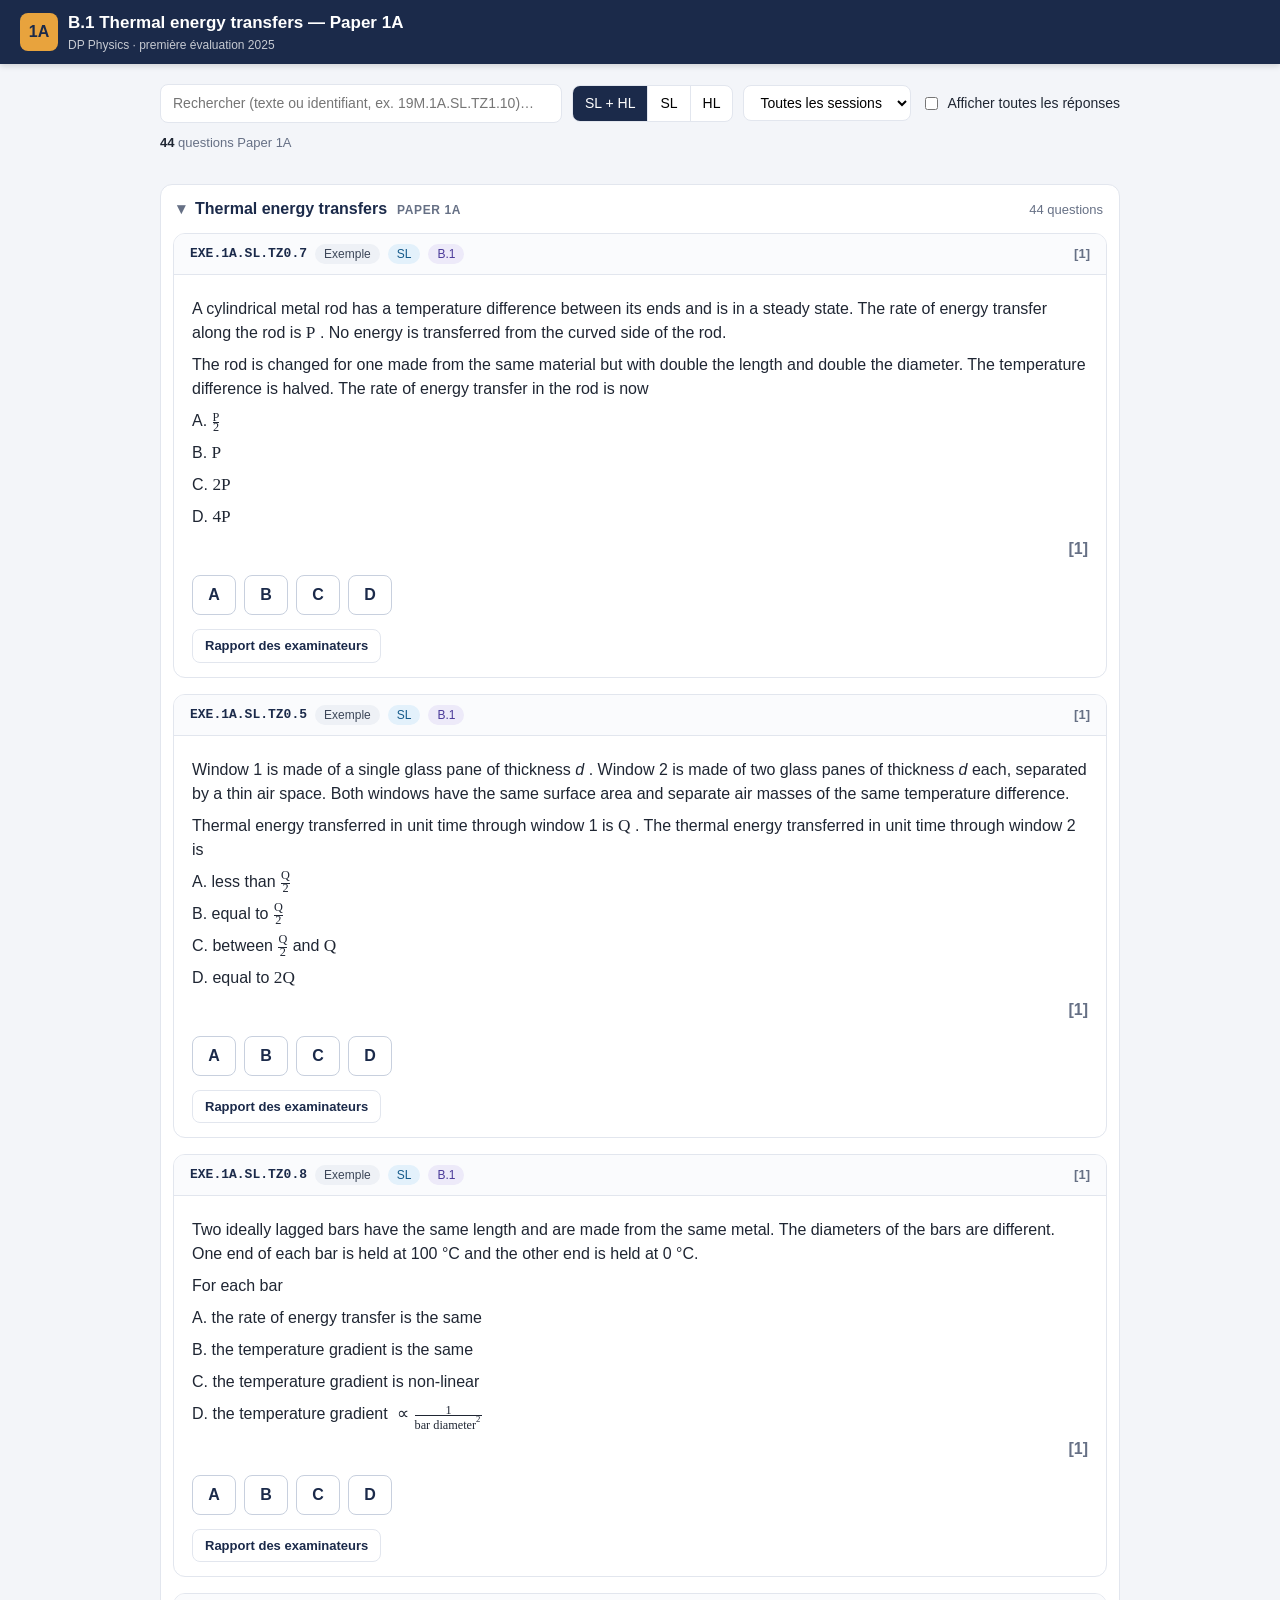
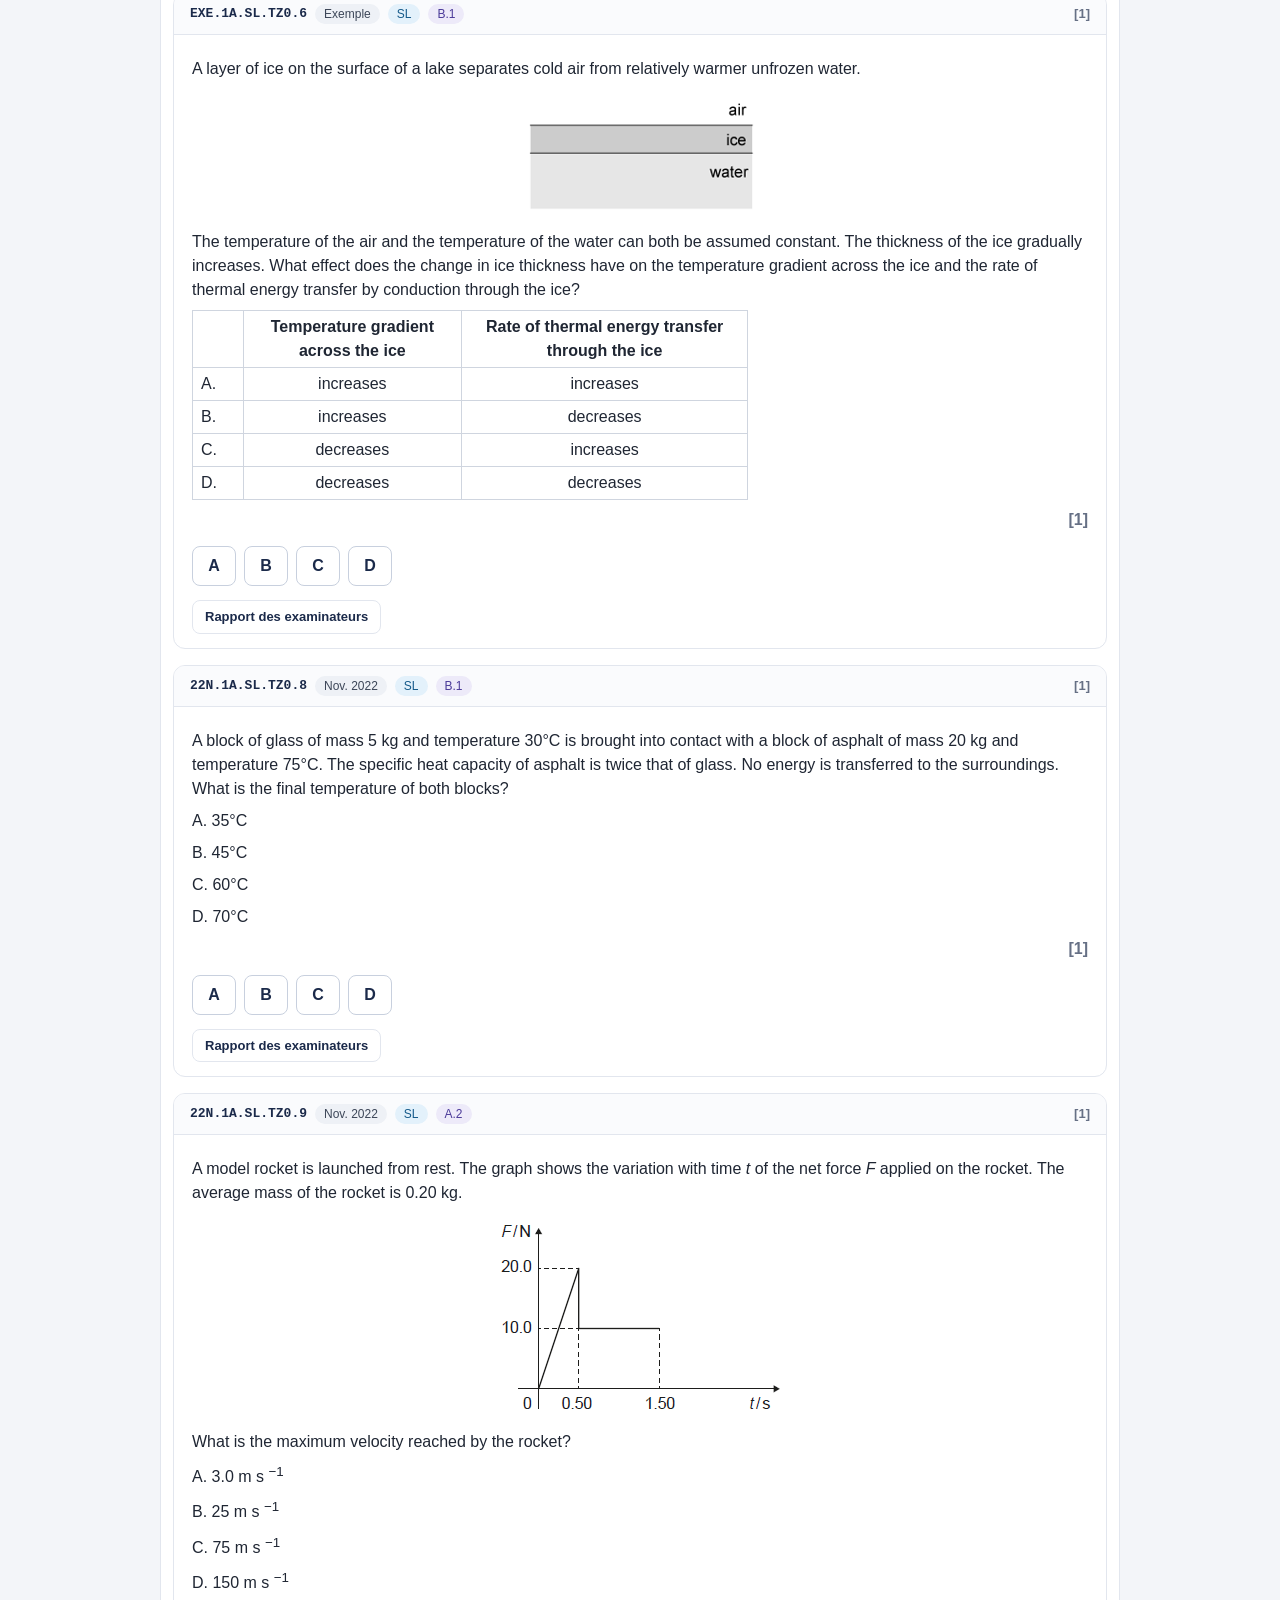
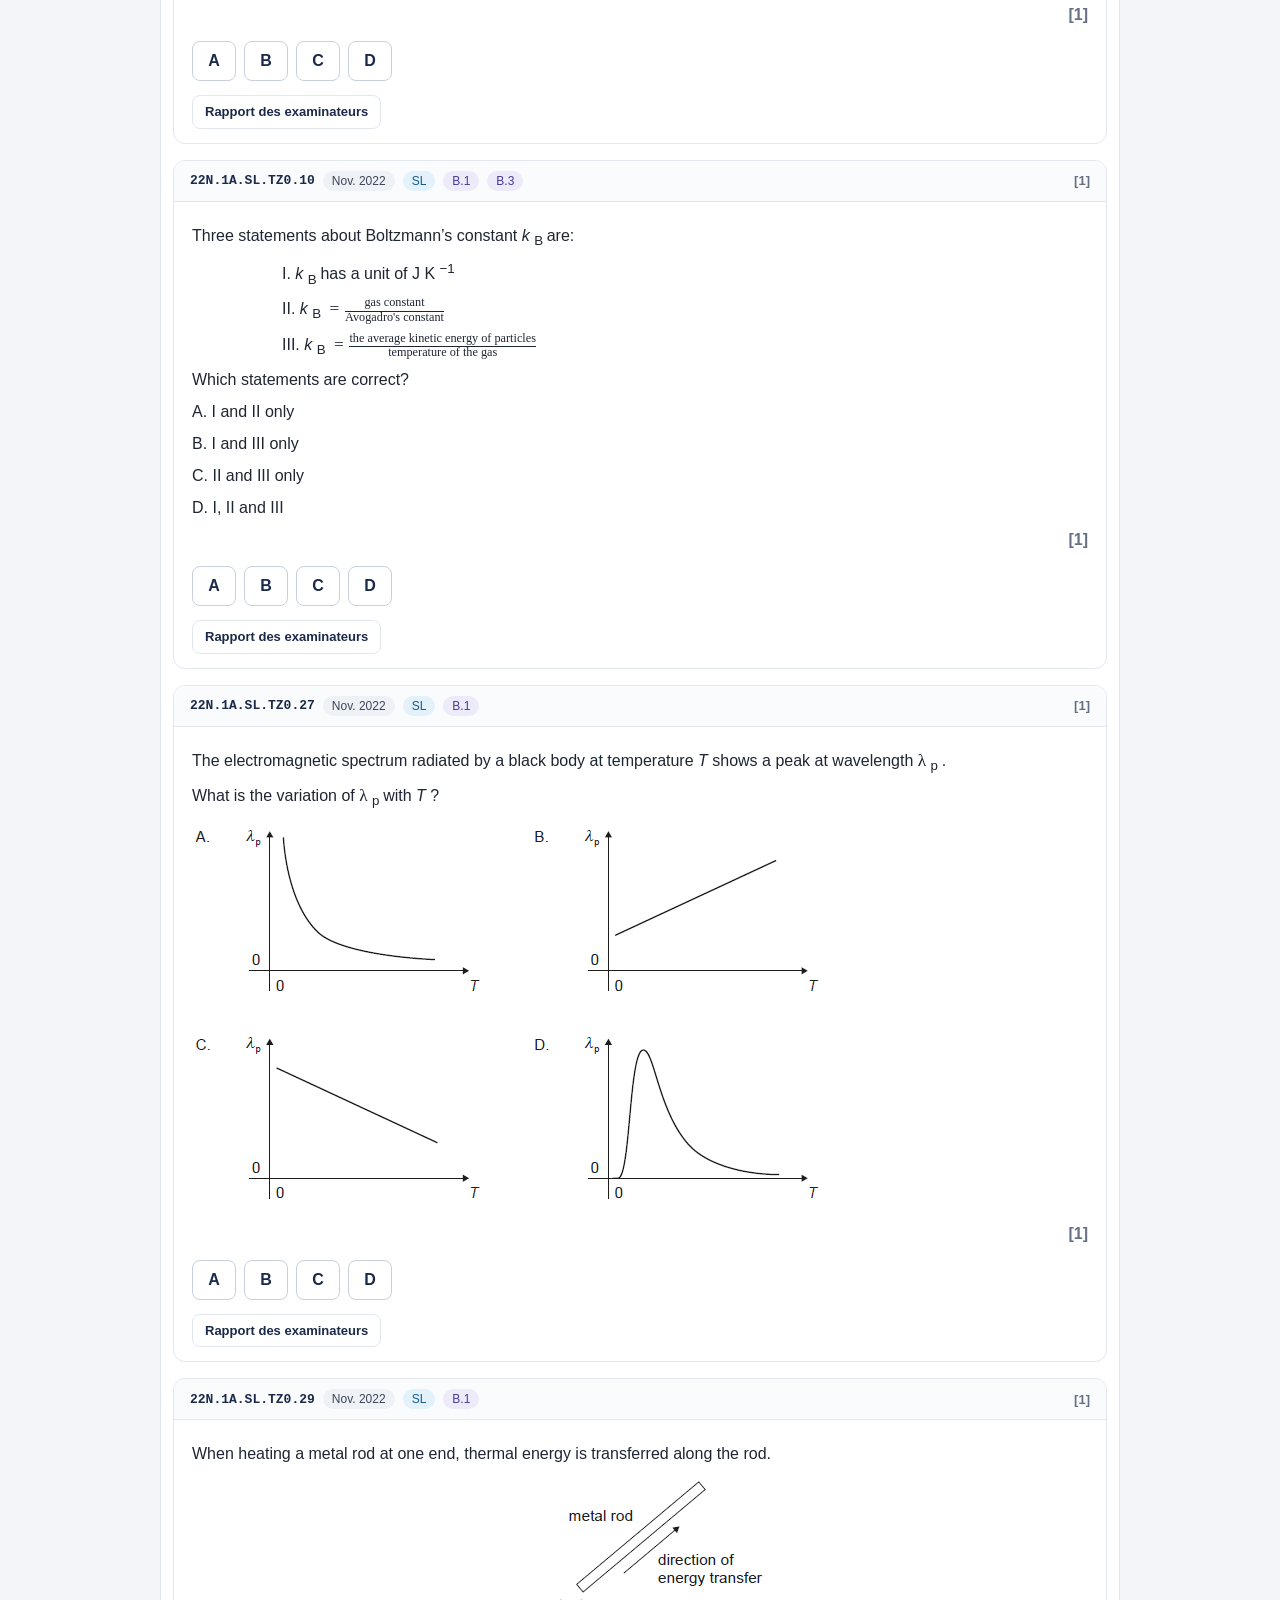
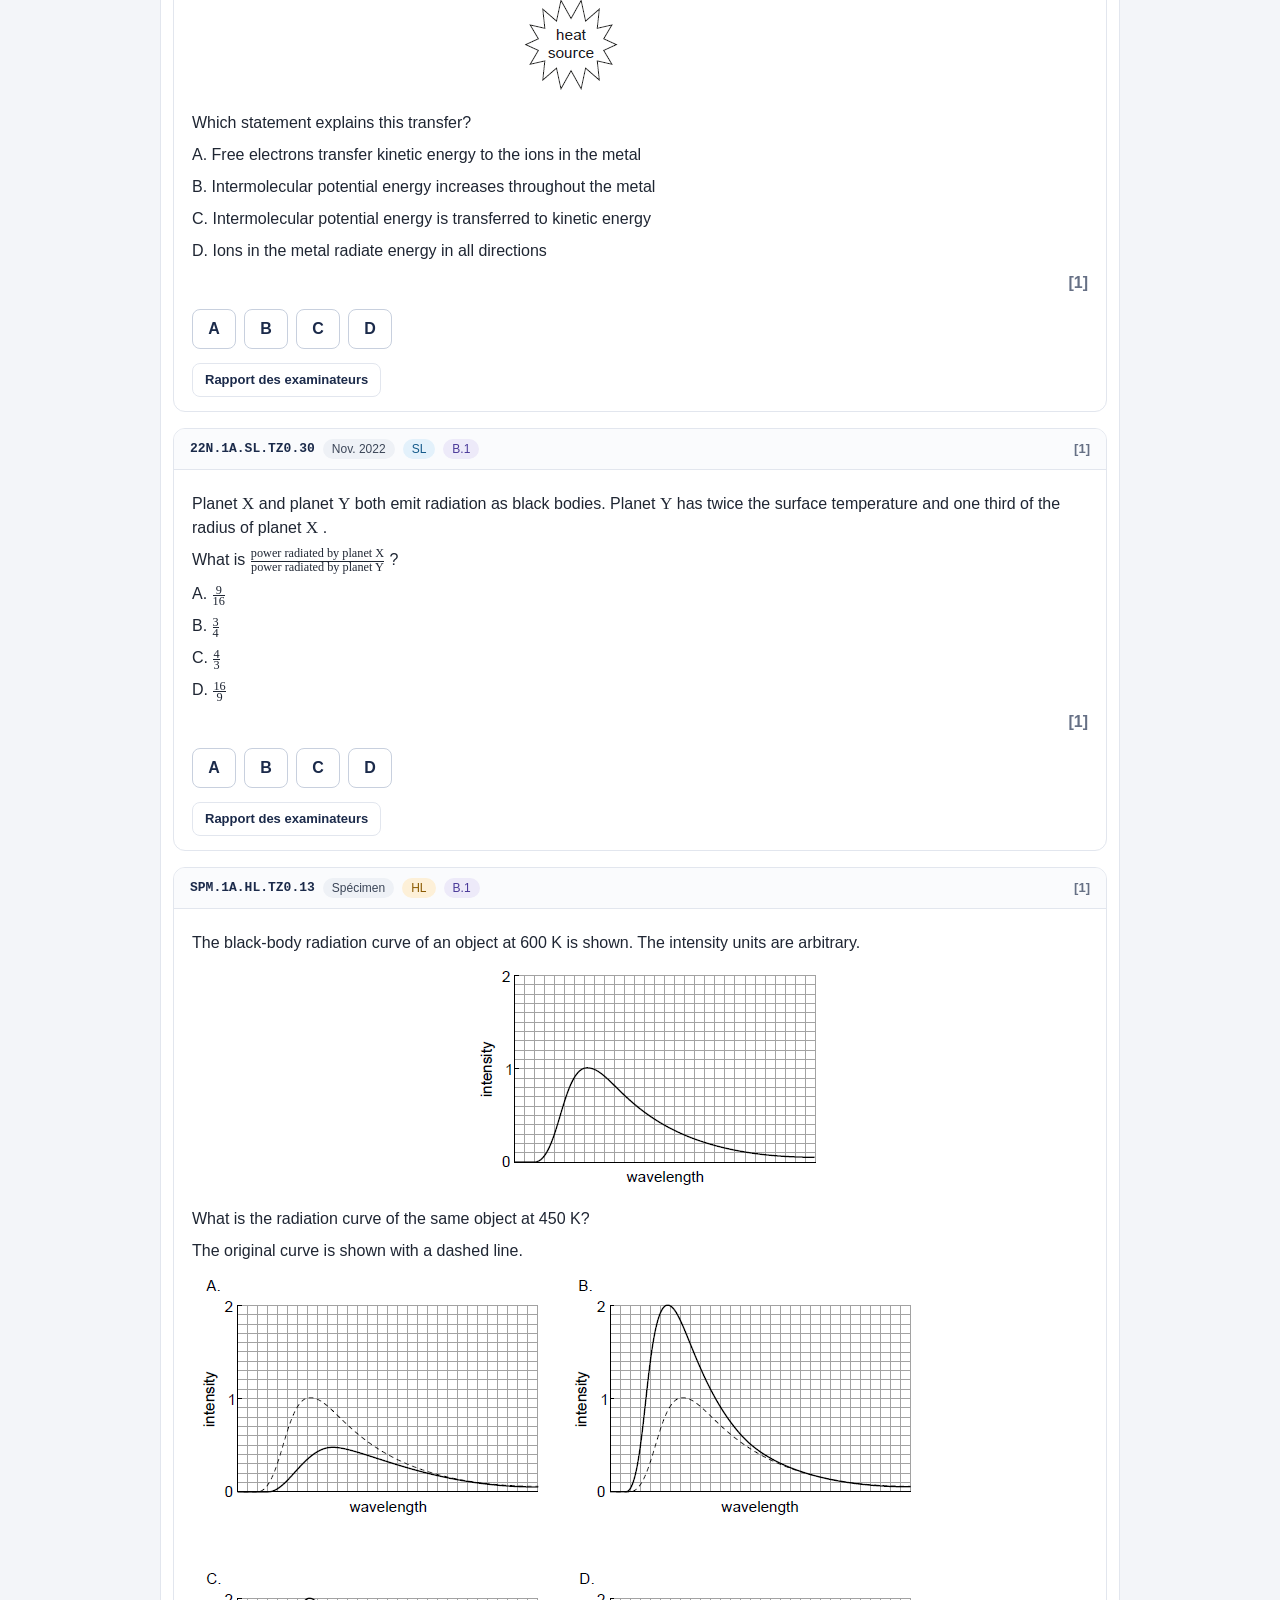
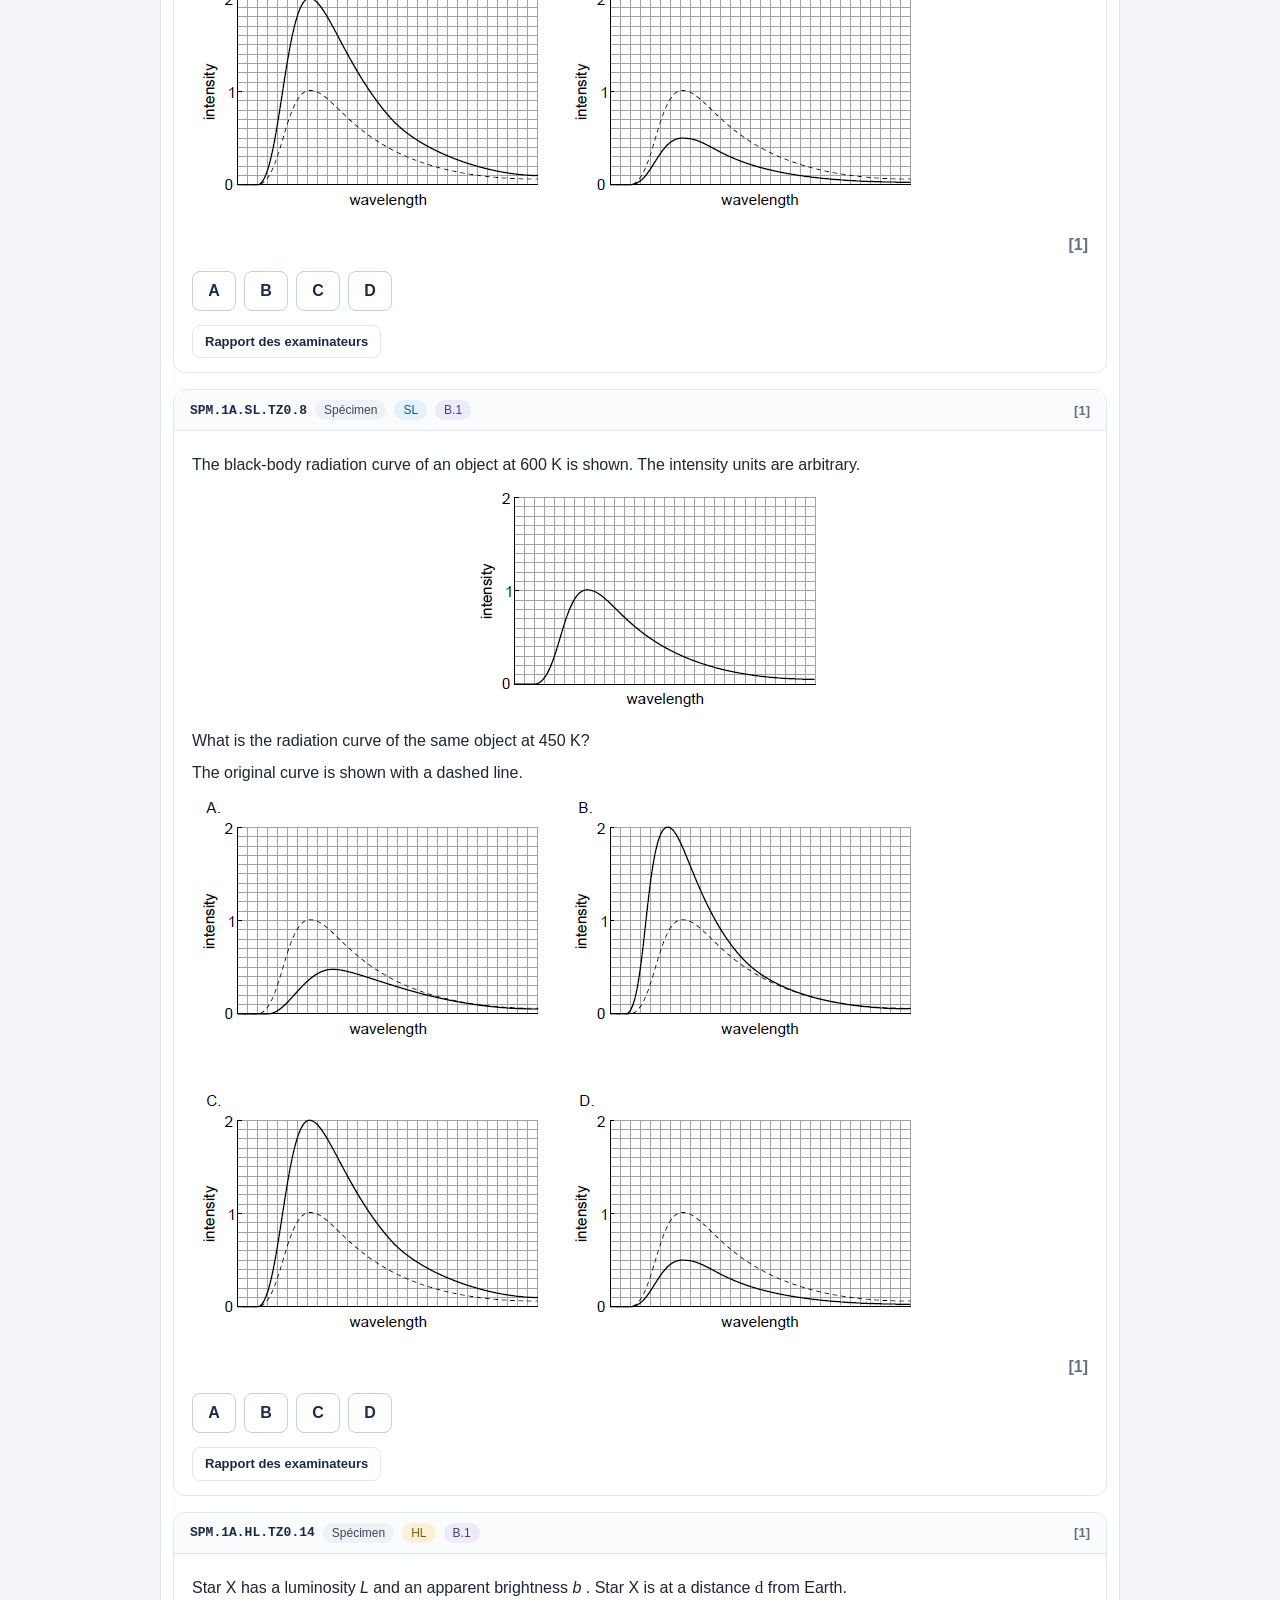
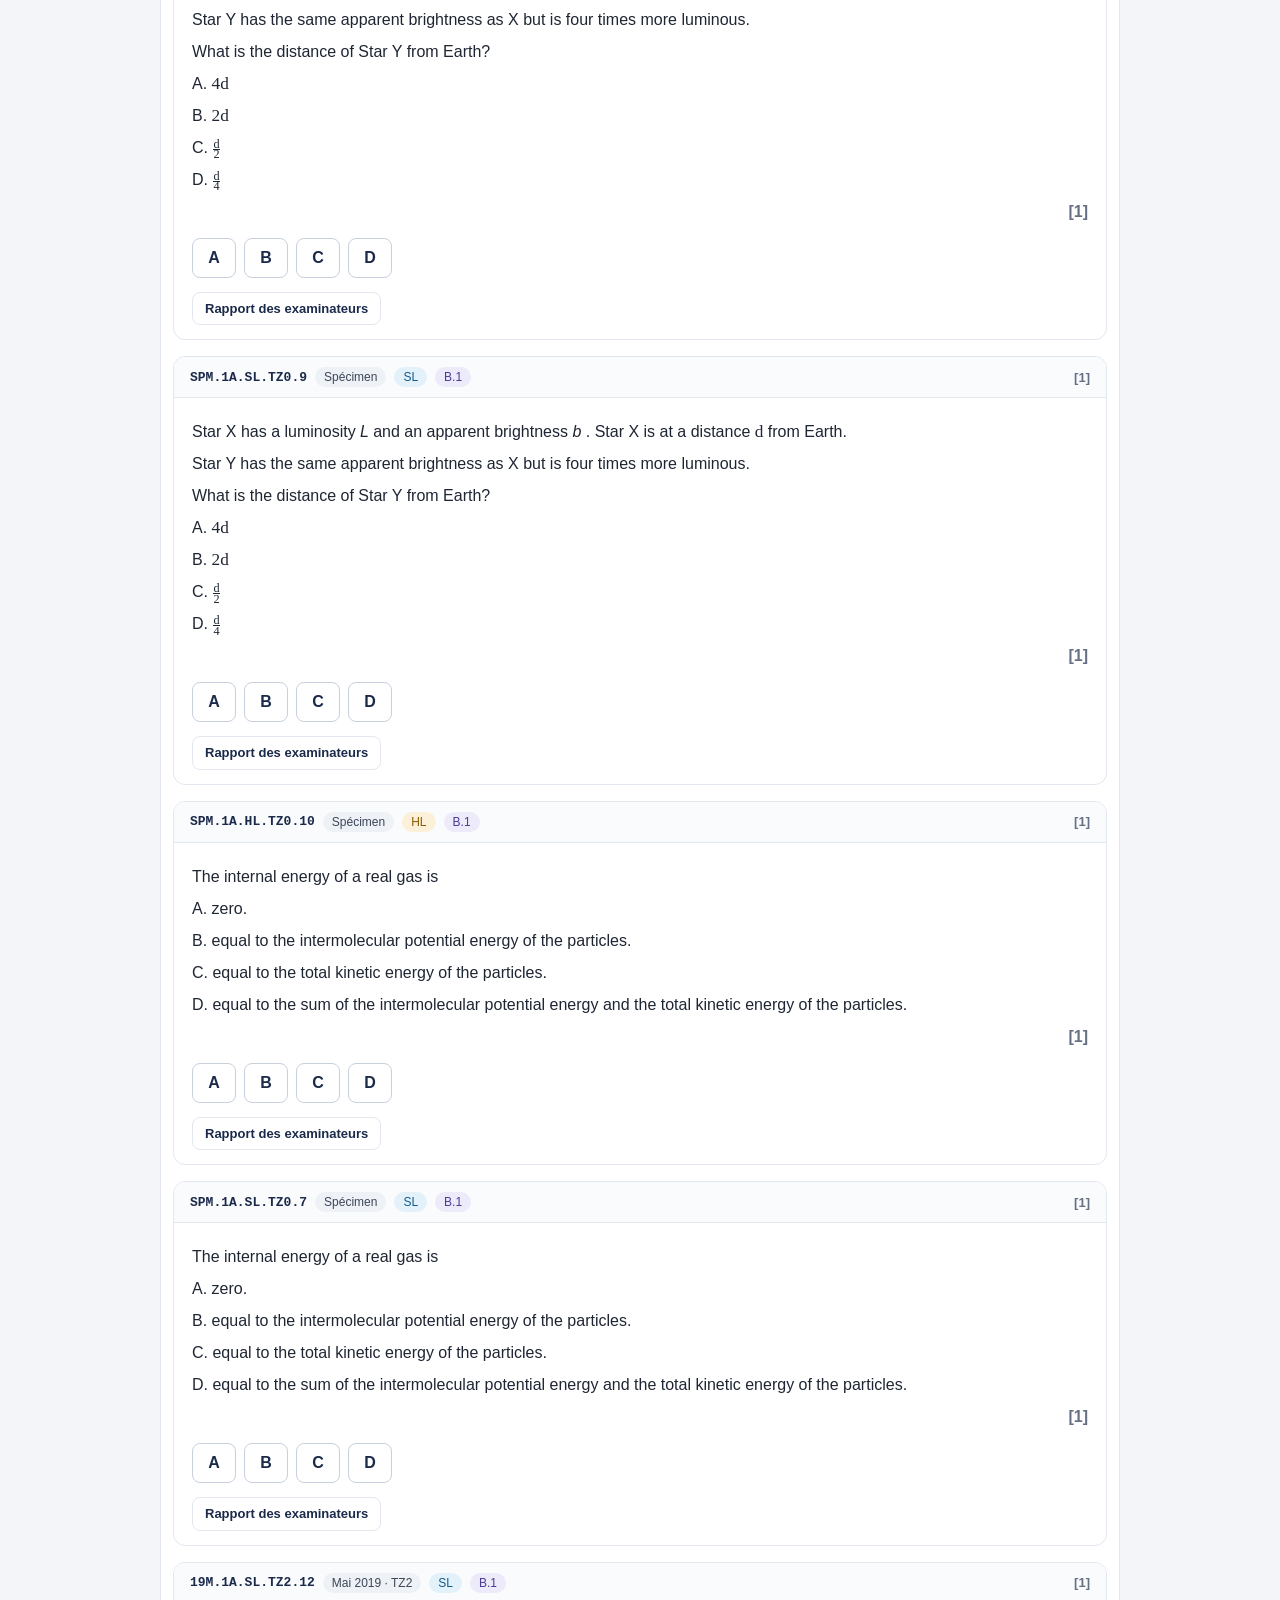
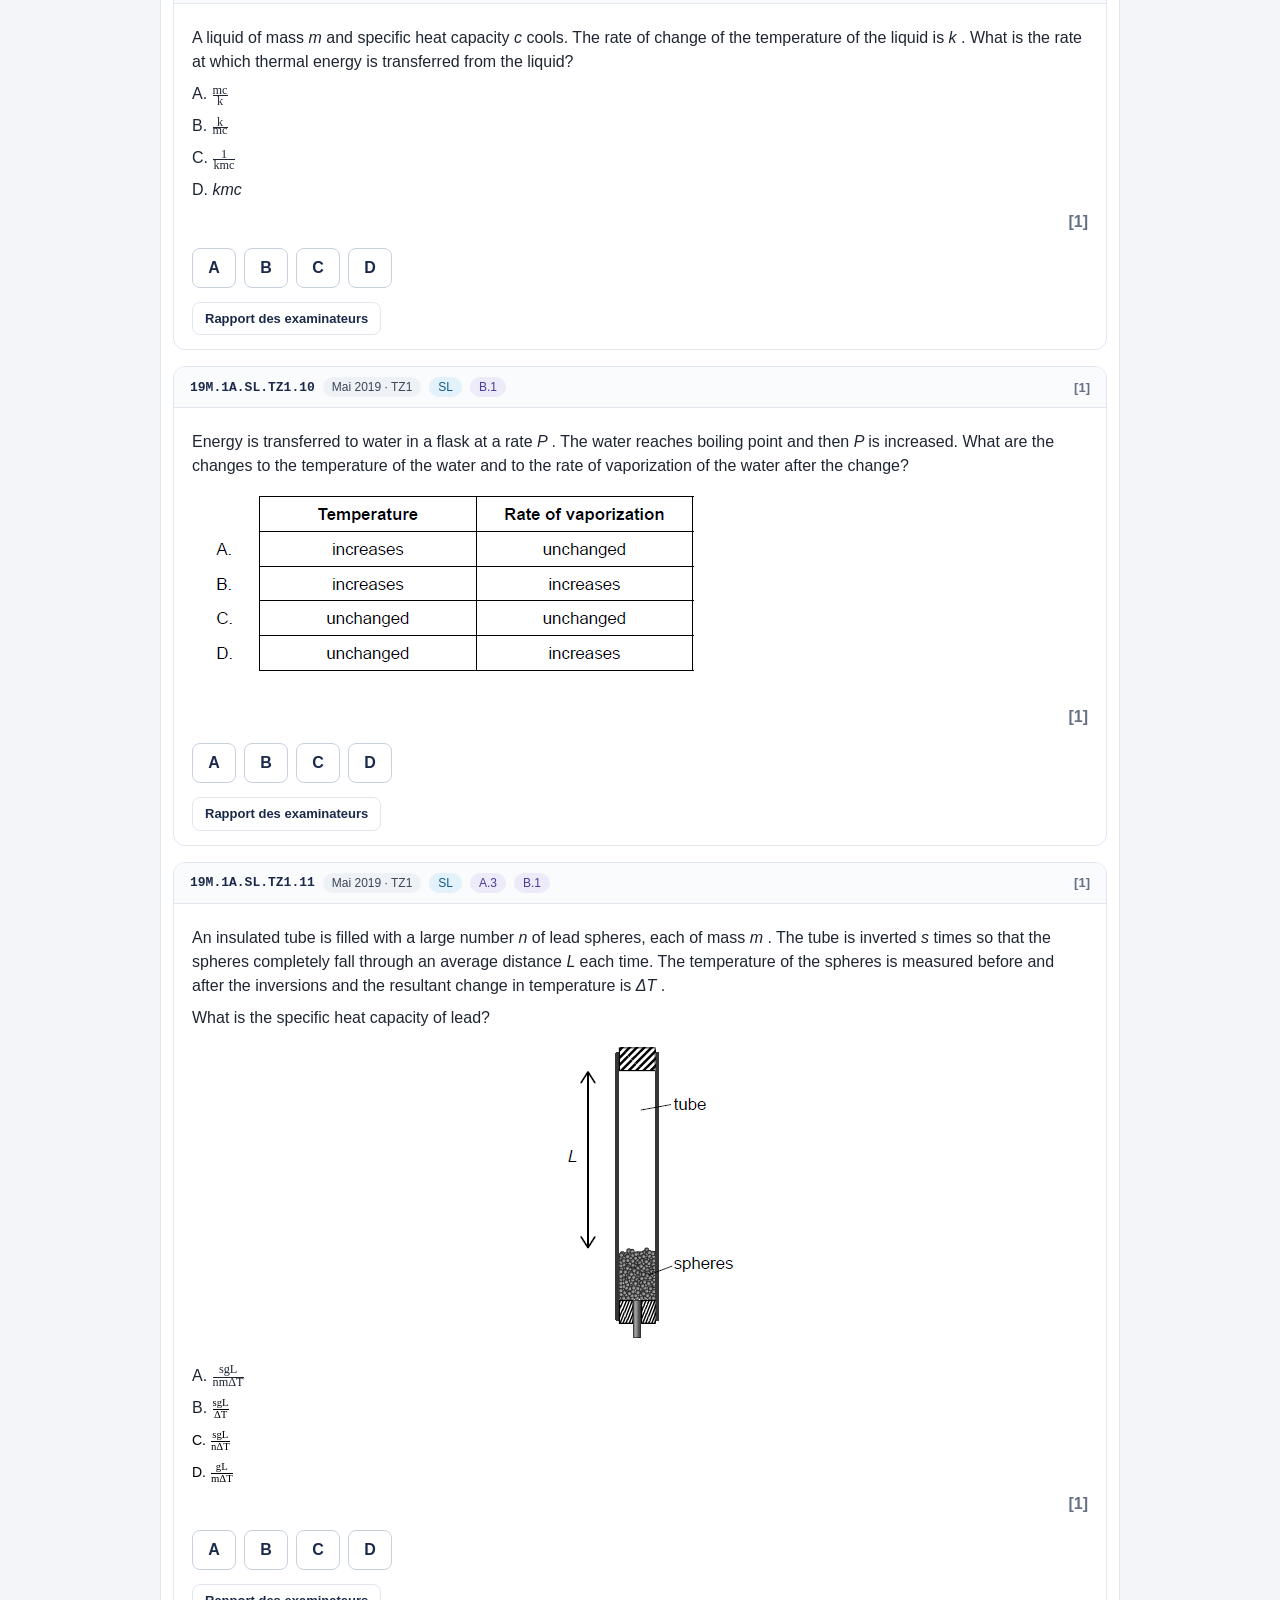
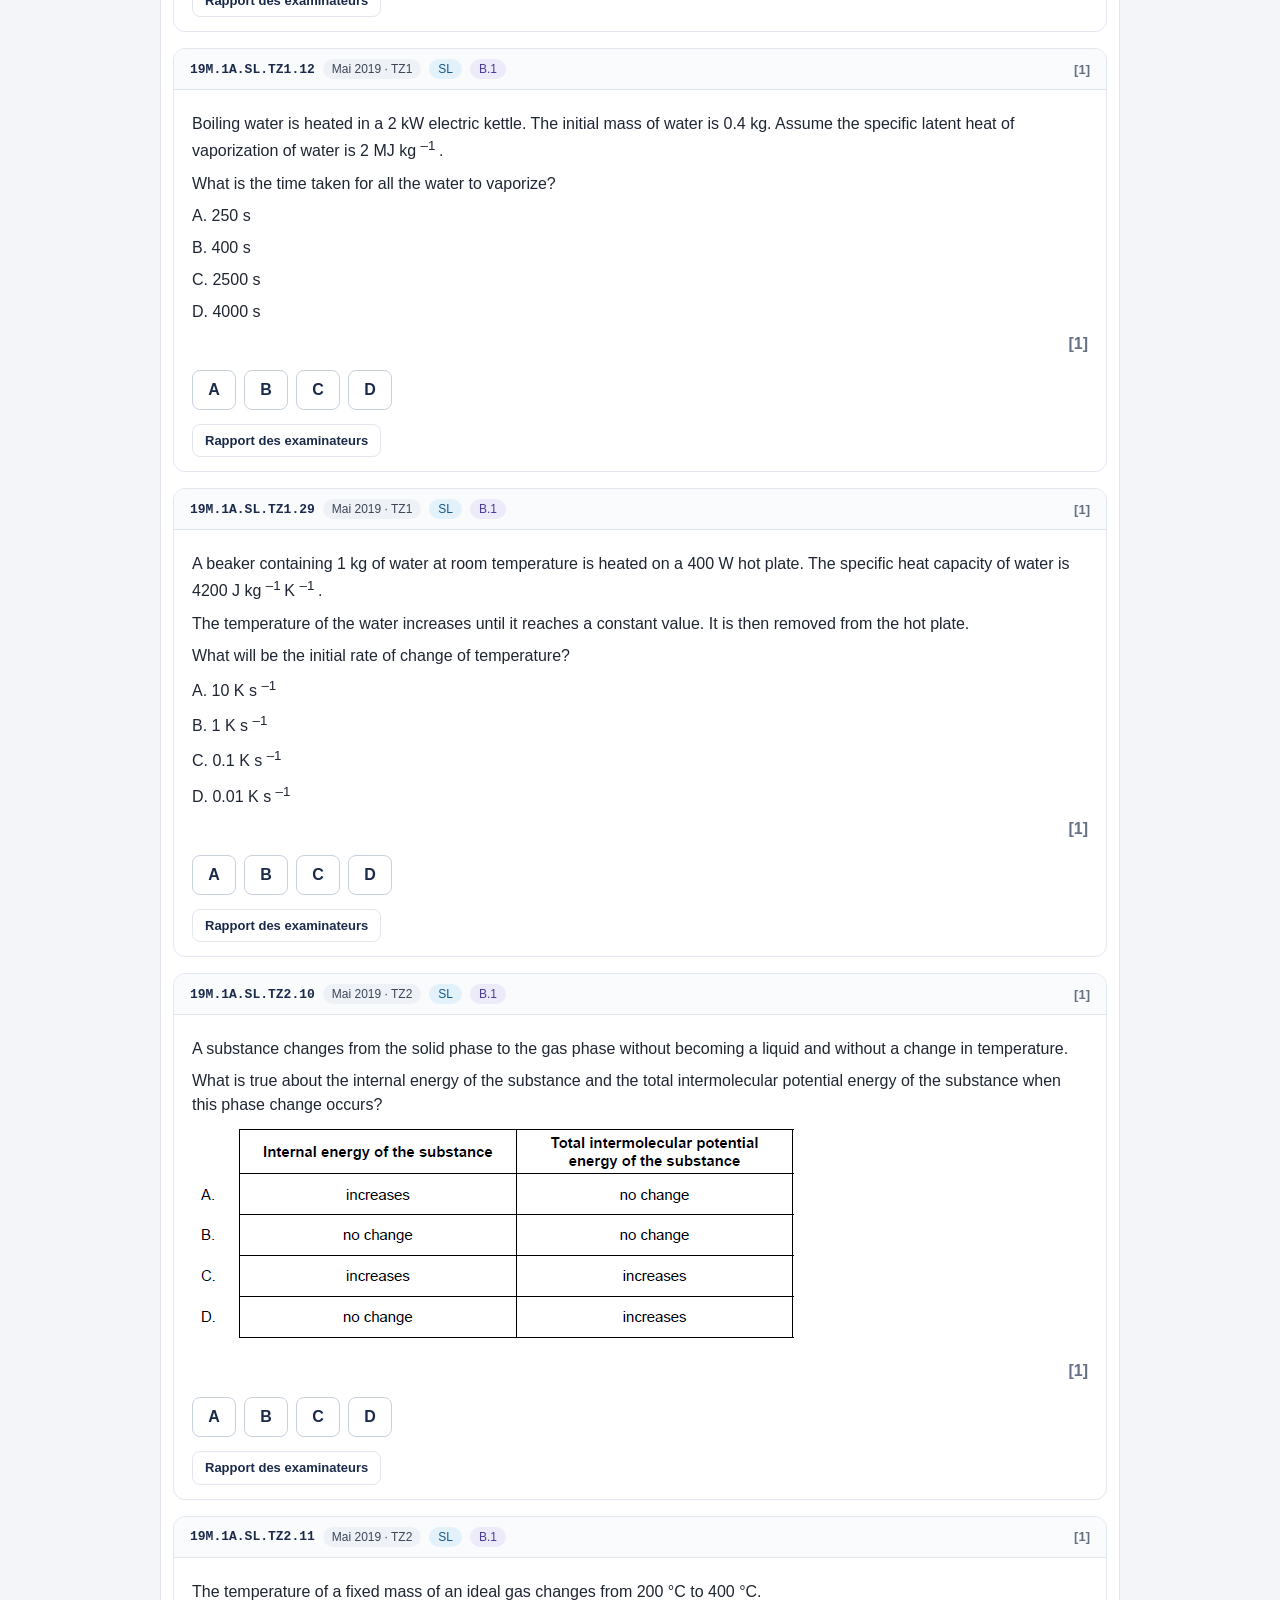
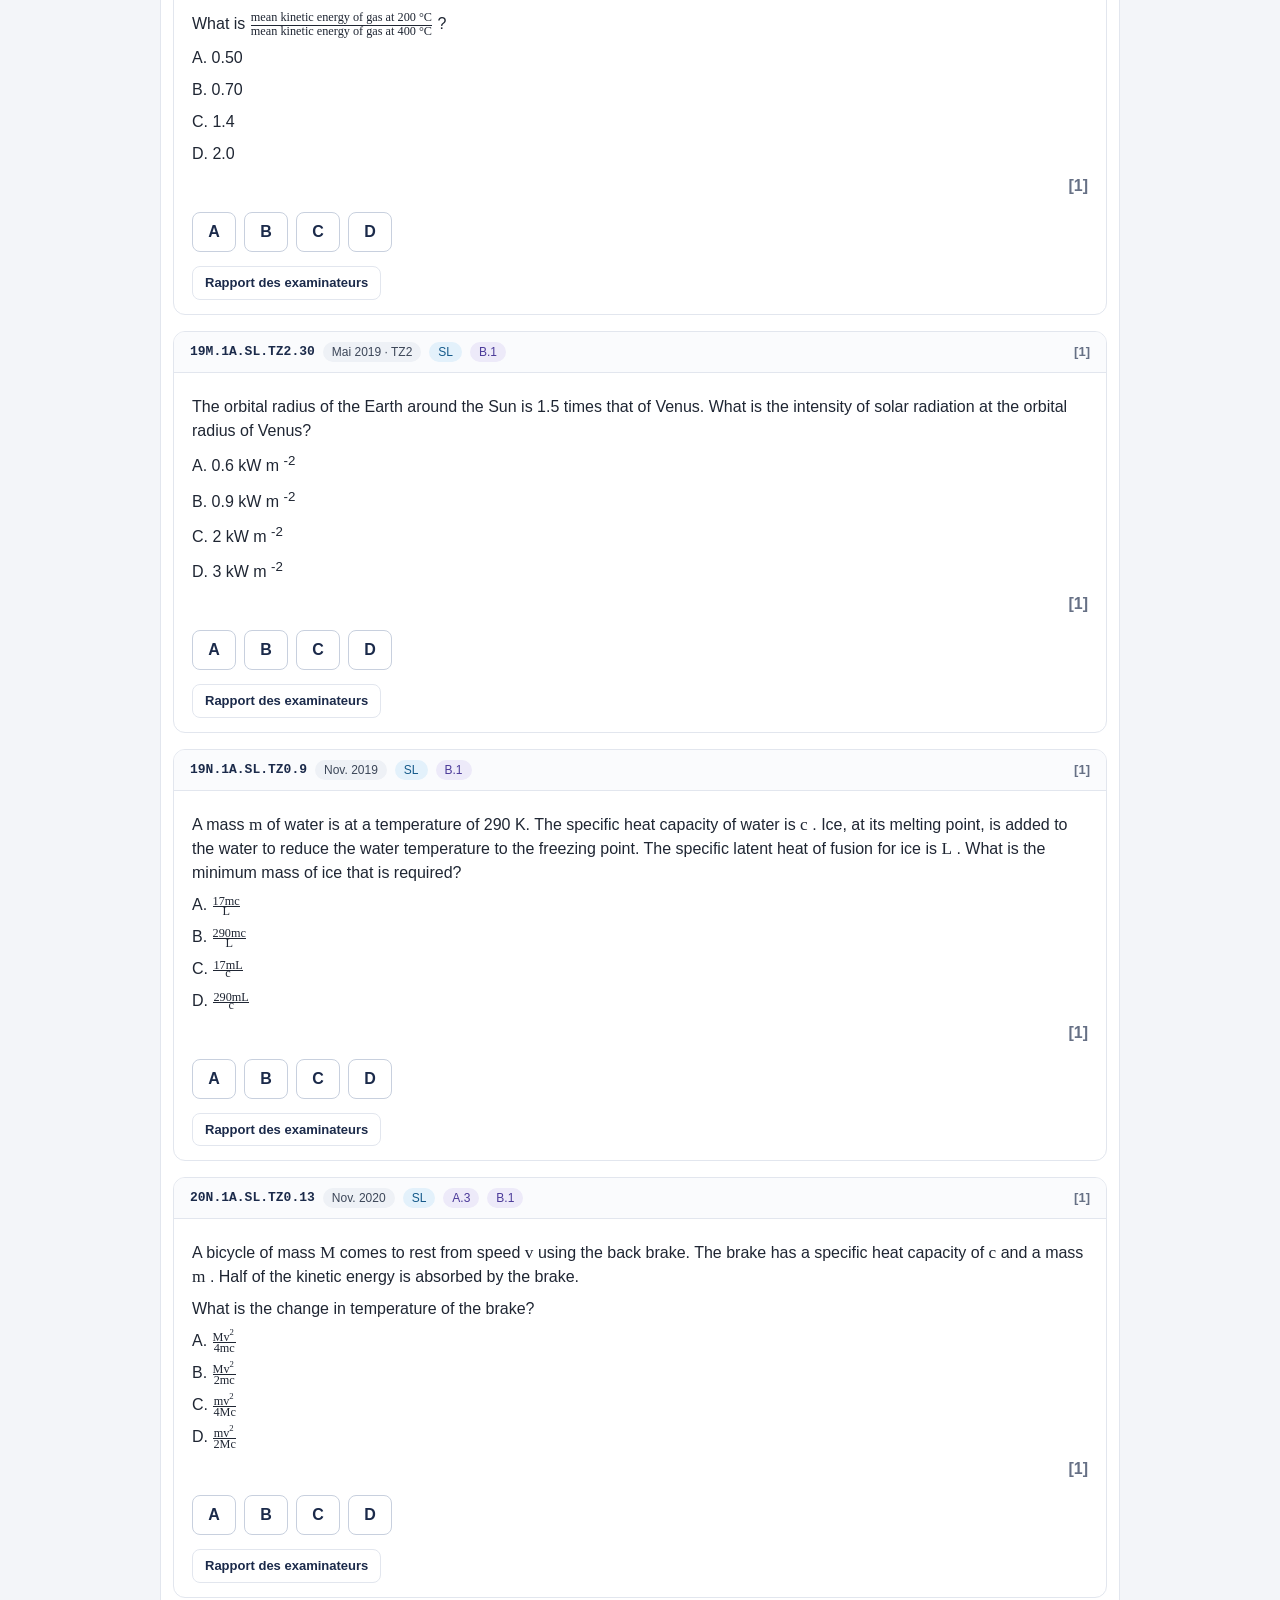
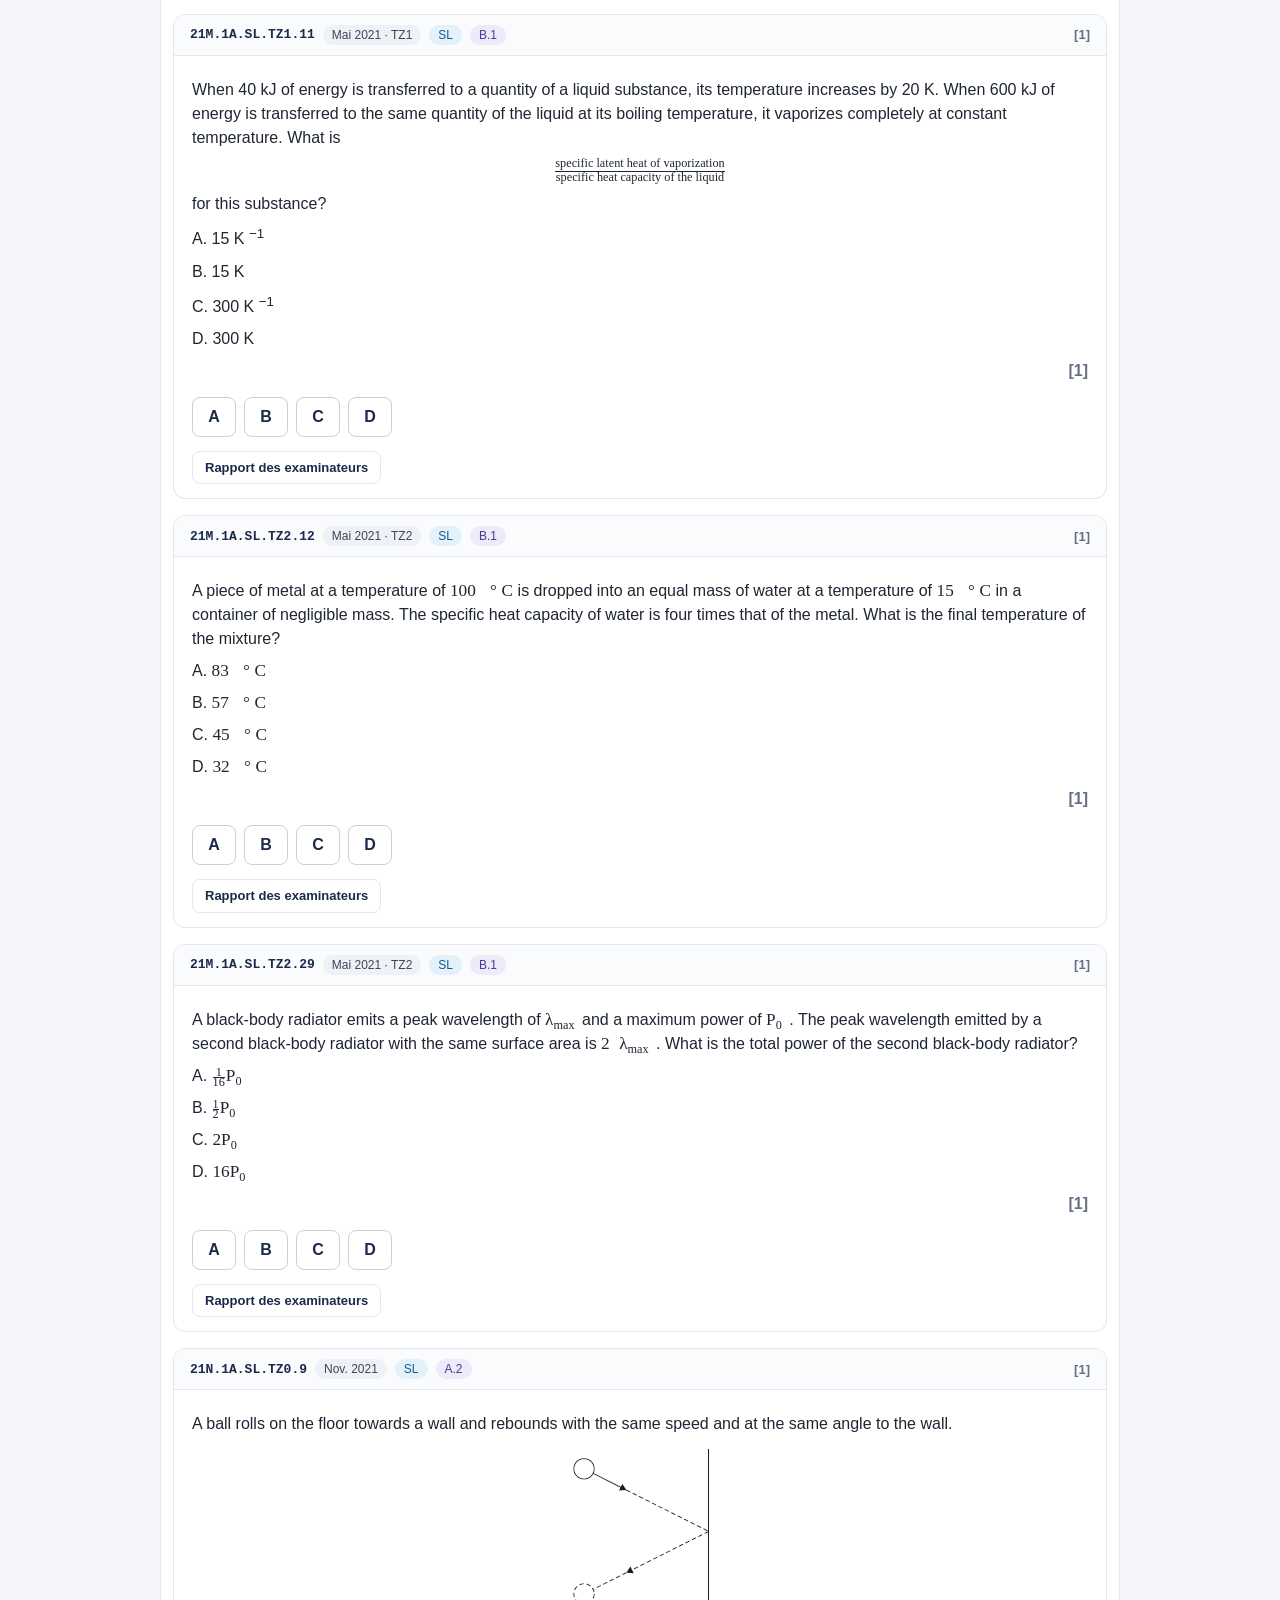
==== b1-paper1a.html @ ed555061 "Ajoute une page dédiée aux 44 questions Paper 1A du sous-thème B.1 Page séparée (b1-paper1a.html) qu" ====
<!doctype html>
<html lang="fr">
<head>
  <meta charset="utf-8">
  <meta name="viewport" content="width=device-width, initial-scale=1">
  <title>B.1 Paper 1A</title>
  <link rel="icon" href="data:image/svg+xml,%3Csvg xmlns=%22http://www.w3.org/2000/svg%22 viewBox=%220 0 32 32%22%3E%3Crect width=%2232%22 height=%2232%22 rx=%227%22 fill=%22%231b2a4a%22/%3E%3Ctext x=%2216%22 y=%2222%22 font-size=%2215%22 font-family=%22Arial%22 font-weight=%22700%22 fill=%22%23e8a33d%22 text-anchor=%22middle%22%3EIB%3C/text%3E%3C/svg%3E">
  <link rel="stylesheet" href="assets/style.css">
  <link rel="stylesheet" href="assets/qcm.css">
</head>
<body>
  <header class="topbar">
    <div class="brand">
      <span class="brand-mark">1A</span>
      <div>
        <div class="brand-title">B.1 Thermal energy transfers — Paper 1A</div>
        <div class="brand-sub">DP Physics · première évaluation 2025</div>
      </div>
    </div>
  </header>

  <main class="qcm-main">
    <section class="filters">
      <input type="search" id="search" placeholder="Rechercher (texte ou identifiant, ex. 19M.1A.SL.TZ1.10)…">
      <div class="seg" id="levelSeg">
        <button data-level="" class="active">SL + HL</button>
        <button data-level="SL">SL</button>
        <button data-level="HL">HL</button>
      </div>
      <select id="session"><option value="">Toutes les sessions</option></select>
      <label class="check"><input type="checkbox" id="showAnswers"> Afficher toutes les réponses</label>
    </section>
    <div class="stats" id="stats"></div>
    <nav class="toc" id="toc"></nav>
    <div id="sections"></div>
    <div id="loading" class="loading">Chargement des questions…</div>
  </main>

  <script src="data/syllabus.js"></script>
  <script src="data/paper1a.js"></script>
  <script>
    // Les 44 questions Paper 1A listées dans le sous-thème B.1 de l'IB Questionbank
    window.QCM_PAGE = {
      title: "Thermal energy transfers",
      ids: ["EXE.1A.SL.TZ0.7", "EXE.1A.SL.TZ0.5", "EXE.1A.SL.TZ0.8", "EXE.1A.SL.TZ0.6", "22N.1A.SL.TZ0.8", "22N.1A.SL.TZ0.9", "22N.1A.SL.TZ0.10", "22N.1A.SL.TZ0.27", "22N.1A.SL.TZ0.29", "22N.1A.SL.TZ0.30", "SPM.1A.HL.TZ0.13", "SPM.1A.SL.TZ0.8", "SPM.1A.HL.TZ0.14", "SPM.1A.SL.TZ0.9", "SPM.1A.HL.TZ0.10", "SPM.1A.SL.TZ0.7", "19M.1A.SL.TZ2.12", "19M.1A.SL.TZ1.10", "19M.1A.SL.TZ1.11", "19M.1A.SL.TZ1.12", "19M.1A.SL.TZ1.29", "19M.1A.SL.TZ2.10", "19M.1A.SL.TZ2.11", "19M.1A.SL.TZ2.30", "19N.1A.SL.TZ0.9", "20N.1A.SL.TZ0.13", "21M.1A.SL.TZ1.11", "21M.1A.SL.TZ2.12", "21M.1A.SL.TZ2.29", "21N.1A.SL.TZ0.9", "21N.1A.SL.TZ0.10", "21N.1A.SL.TZ0.11", "22M.1A.SL.TZ2.11", "22M.1A.SL.TZ1.10", "22M.1A.SL.TZ1.11", "22M.1A.SL.TZ1.14", "22M.1A.SL.TZ2.13", "23M.1A.SL.TZ1.10", "23M.1A.SL.TZ1.9", "23M.1A.SL.TZ1.11", "23M.1A.SL.TZ1.12", "23M.1A.SL.TZ1.13", "23M.1A.SL.TZ2.10", "23M.1A.SL.TZ2.9"]
    };
  </script>
  <script src="assets/qcm.js"></script>
</body>
</html>
---- assets/style.css ----
:root {
  --navy: #1b2a4a;
  --navy-2: #24375f;
  --accent: #e8a33d;
  --bg: #f3f5f9;
  --card: #ffffff;
  --text: #1f2633;
  --muted: #667085;
  --line: #e2e6ee;
  --ok: #1f8a4c;
  --ok-bg: #e6f5ec;
  --bad: #c0392b;
  --bad-bg: #fbeae8;
  --ms-bg: #f2f7ff;
  --er-bg: #fff8ec;
}
* { box-sizing: border-box; }
html, body { margin: 0; }
body {
  font-family: -apple-system, BlinkMacSystemFont, "Segoe UI", Roboto, Helvetica, Arial, sans-serif;
  background: var(--bg);
  color: var(--text);
  line-height: 1.5;
}
button { font: inherit; cursor: pointer; }

/* ---------- Barre du haut ---------- */
.topbar {
  position: sticky; top: 0; z-index: 30;
  display: flex; align-items: center; gap: 16px;
  padding: 10px 20px;
  background: var(--navy); color: #fff;
  box-shadow: 0 2px 6px rgba(0,0,0,.15);
}
.brand { display: flex; align-items: center; gap: 10px; }
.brand-mark {
  display: grid; place-items: center;
  width: 38px; height: 38px; border-radius: 8px;
  background: var(--accent); color: var(--navy); font-weight: 800;
}
.brand-title { font-weight: 700; font-size: 17px; }
.brand-sub { font-size: 12px; opacity: .75; }
.paper-tabs { margin-left: auto; display: flex; gap: 6px; }
.paper-tabs button {
  background: transparent; color: #fff; border: 1px solid rgba(255,255,255,.3);
  padding: 7px 14px; border-radius: 999px; font-weight: 600;
}
.paper-tabs button small { opacity: .7; font-weight: 400; }
.paper-tabs button.active { background: #fff; color: var(--navy); border-color: #fff; }
.menu-btn { display: none; background: none; border: 0; color: #fff; font-size: 22px; }

/* ---------- Mise en page ---------- */
.layout { display: flex; align-items: flex-start; }
.sidebar {
  position: sticky; top: 58px;
  width: 300px; flex: none;
  height: calc(100vh - 58px); overflow-y: auto;
  background: #fff; border-right: 1px solid var(--line);
  padding: 12px 0 40px;
}
.sidebar-head { padding: 4px 18px 10px; font-size: 12px; text-transform: uppercase; letter-spacing: .06em; color: var(--muted); font-weight: 700; }
.tree, .tree ul { list-style: none; margin: 0; padding: 0; }
.tree a {
  display: flex; align-items: baseline; gap: 8px;
  padding: 6px 18px; color: var(--text); text-decoration: none; font-size: 14px;
}
.tree a:hover { background: #f1f4fa; }
.tree a.active { background: #e8eefb; color: var(--navy); font-weight: 600; box-shadow: inset 3px 0 var(--navy); }
.tree .topic > a { font-weight: 650; margin-top: 4px; }
.tree .sub a { padding-left: 34px; }
.tree .code { color: var(--muted); font-variant-numeric: tabular-nums; min-width: 26px; }
.tree .count { margin-left: auto; font-size: 12px; color: var(--muted); background: #f1f3f7; border-radius: 999px; padding: 0 8px; }
.tree .hl { font-size: 10px; font-weight: 700; color: #8a5a00; background: #fdf0d8; border-radius: 4px; padding: 0 4px; }
.tree .empty a { opacity: .45; }

.main { flex: 1; min-width: 0; padding: 20px 28px 60px; max-width: 1000px; }
.crumbs { font-size: 22px; font-weight: 700; color: var(--navy); margin-bottom: 12px; }
.crumbs small { display: block; font-size: 13px; font-weight: 500; color: var(--muted); }

.filters { display: flex; flex-wrap: wrap; gap: 10px; align-items: center; margin-bottom: 10px; }
.filters input[type=search], .filters select {
  padding: 8px 12px; border: 1px solid var(--line); border-radius: 8px; background: #fff; font: inherit; font-size: 14px;
}
.filters input[type=search] { flex: 1; min-width: 200px; }
.seg { display: inline-flex; border: 1px solid var(--line); border-radius: 8px; overflow: hidden; background: #fff; }
.seg button { border: 0; background: none; padding: 7px 12px; font-size: 14px; }
.seg button + button { border-left: 1px solid var(--line); }
.seg button.active { background: var(--navy); color: #fff; }
.check { font-size: 14px; display: inline-flex; gap: 6px; align-items: center; }
.stats { font-size: 13px; color: var(--muted); margin: 6px 0 14px; display: flex; gap: 16px; flex-wrap: wrap; }
.stats b { color: var(--text); }
.stats .reset { border: 0; background: none; color: var(--navy); text-decoration: underline; padding: 0; font-size: 13px; }

/* ---------- Cartes question ---------- */
.list { display: flex; flex-direction: column; gap: 16px; }
.card { background: var(--card); border: 1px solid var(--line); border-radius: 12px; overflow: hidden; }
.card-head {
  display: flex; flex-wrap: wrap; gap: 8px; align-items: center;
  padding: 10px 16px; background: #fafbfd; border-bottom: 1px solid var(--line); font-size: 13px;
}
.qid { font-weight: 700; font-family: ui-monospace, SFMono-Regular, Menlo, monospace; color: var(--navy); }
.chip { border-radius: 999px; padding: 1px 9px; background: #eef1f6; color: #3c4658; font-size: 12px; }
.chip.lvl-HL { background: #fdf0d8; color: #8a5a00; }
.chip.lvl-SL { background: #e3f1fb; color: #155a8a; }
.chip.warn { background: #fdecea; color: #a23b2c; }
.chip.sub { background: #edeaf9; color: #4b3a99; }
.card-head .marks { margin-left: auto; font-weight: 600; color: var(--muted); }
.card-body { padding: 14px 18px; overflow-x: auto; }
.qhtml img { max-width: 100%; height: auto; }
.qhtml p { margin: .5em 0; }
.qhtml table { border-collapse: collapse; margin: 8px 0; }
.qhtml td, .qhtml th { border: 1px solid #cfd5df; padding: 4px 8px; }
.qhtml math { font-size: 1.08em; }

/* structure HTML d'origine */
.qhtml .qc_marks_available { text-align: right; font-weight: 600; color: var(--muted); }
.qhtml .qc_marks_available p { margin: 0; }
.qhtml .t_qn_question_content + .t_qn_question_content { border-top: 1px dashed var(--line); margin-top: 10px; padding-top: 6px; }
.qhtml .qn_code_number { font-weight: 700; color: var(--navy); margin-top: 6px; }
.qhtml .specification { padding-bottom: 8px; margin-bottom: 8px; border-bottom: 1px solid var(--line); }
.qhtml .question { padding-left: 0 !important; padding-right: 0 !important; display: flex; flex-direction: column; }
.qhtml .question > .question_part_label { order: -1; }
.qhtml .question + .question { border-top: 1px dashed var(--line); margin-top: 10px; padding-top: 6px; }
.qhtml .question .marks { text-align: right; font-weight: 600; color: var(--muted); }
.qhtml .question_part_label { font-weight: 700; color: var(--navy); font-size: 13px; }
.qhtml .question_part_label::before { content: "Partie "; }
.qhtml br:first-child { display: none; }
.part + .part { border-top: 1px solid var(--line); margin-top: 14px; padding-top: 10px; }
.part-label { font-weight: 700; color: var(--navy); }

/* QCM */
.mcq { display: flex; gap: 8px; align-items: center; flex-wrap: wrap; padding: 0 18px 14px; }
.mcq .opt {
  width: 44px; height: 40px; border-radius: 8px; border: 1.5px solid #c8d0de; background: #fff; font-weight: 700; color: var(--navy);
}
.mcq .opt:hover:not(:disabled) { border-color: var(--navy); }
.mcq .opt.right { background: var(--ok-bg); border-color: var(--ok); color: var(--ok); }
.mcq .opt.wrong { background: var(--bad-bg); border-color: var(--bad); color: var(--bad); }
.mcq .opt:disabled { cursor: default; }
.mcq .verdict { font-weight: 600; font-size: 14px; }
.mcq .verdict.ok { color: var(--ok); }
.mcq .verdict.ko { color: var(--bad); }

/* Panneaux réponse */
.actions { display: flex; gap: 8px; flex-wrap: wrap; padding: 0 18px 14px; }
.toggle {
  border: 1px solid var(--line); background: #fff; border-radius: 8px; padding: 6px 12px; font-size: 13px; font-weight: 600; color: var(--navy);
}
.toggle.on { background: var(--navy); color: #fff; border-color: var(--navy); }
.panel { margin: 0 18px 14px; padding: 12px 14px; border-radius: 8px; font-size: 14.5px; }
.panel h4 { margin: 0 0 6px; font-size: 12px; text-transform: uppercase; letter-spacing: .05em; color: var(--muted); }
.panel.ms { background: var(--ms-bg); border-left: 4px solid #3b6fd6; }
.panel.er { background: var(--er-bg); border-left: 4px solid var(--accent); }
.panel .qn_code_number { display: block; margin-top: 10px; }

.more-wrap { text-align: center; margin-top: 18px; }
.more { border: 1px solid var(--navy); color: var(--navy); background: #fff; border-radius: 8px; padding: 8px 18px; font-weight: 600; }
.loading, .empty-state { text-align: center; color: var(--muted); padding: 40px 0; }
.hidden { display: none !important; }

/* ---------- Mobile ---------- */
@media (max-width: 860px) {
  .menu-btn { display: block; }
  .brand-sub { display: none; }
  .brand-title { font-size: 15px; }
  .brand-mark { width: 32px; height: 32px; }
  .paper-tabs button { white-space: nowrap; }
  .topbar { height: 58px; }
  .topbar { padding: 10px 12px; gap: 10px; }
  .paper-tabs button { padding: 6px 10px; font-size: 13px; }
  .paper-tabs button small { display: none; }
  .sidebar {
    position: fixed; left: 0; top: 58px; z-index: 25;
    transform: translateX(-100%); transition: transform .2s;
    box-shadow: 4px 0 16px rgba(0,0,0,.15);
  }
  .sidebar.open { transform: none; }
  .backdrop.open { position: fixed; inset: 58px 0 0 0; background: rgba(0,0,0,.3); z-index: 20; }
  .main { padding: 16px 16px 50px; }
  .card-body, .actions, .mcq { padding-left: 12px; padding-right: 12px; }
  .panel { margin-left: 12px; margin-right: 12px; }
}
---- assets/qcm.css ----
.qcm-main { max-width: 1000px; margin: 0 auto; padding: 20px 20px 60px; }
.toc { display: flex; flex-wrap: wrap; gap: 6px; margin: 4px 0 18px; }
.toc a {
  font-size: 13px; text-decoration: none; color: var(--navy);
  background: #fff; border: 1px solid var(--line); border-radius: 999px; padding: 3px 10px;
}
.toc a:hover { border-color: var(--navy); }
.toc a .n { color: var(--muted); margin-left: 4px; }

.section { margin-bottom: 10px; background: #fff; border: 1px solid var(--line); border-radius: 12px; }
.section > summary {
  list-style: none; cursor: pointer; display: flex; align-items: baseline; gap: 10px;
  padding: 12px 16px; font-weight: 700; color: var(--navy); scroll-margin-top: 70px;
}
.section > summary::-webkit-details-marker { display: none; }
.section > summary::before { content: "▸"; color: var(--muted); }
.section[open] > summary::before { content: "▾"; }
.section > summary .count { margin-left: auto; font-size: 13px; font-weight: 500; color: var(--muted); }
.section .topic-title { font-size: 12px; text-transform: uppercase; letter-spacing: .05em; color: var(--muted); font-weight: 600; }
.section .list { padding: 0 12px 14px; }
.section.hl-only > summary .hl { font-size: 10px; font-weight: 700; color: #8a5a00; background: #fdf0d8; border-radius: 4px; padding: 0 4px; }

@media (max-width: 860px) {
  .qcm-main { padding: 16px 16px 50px; }
  .section .list { padding: 0 6px 10px; }
}
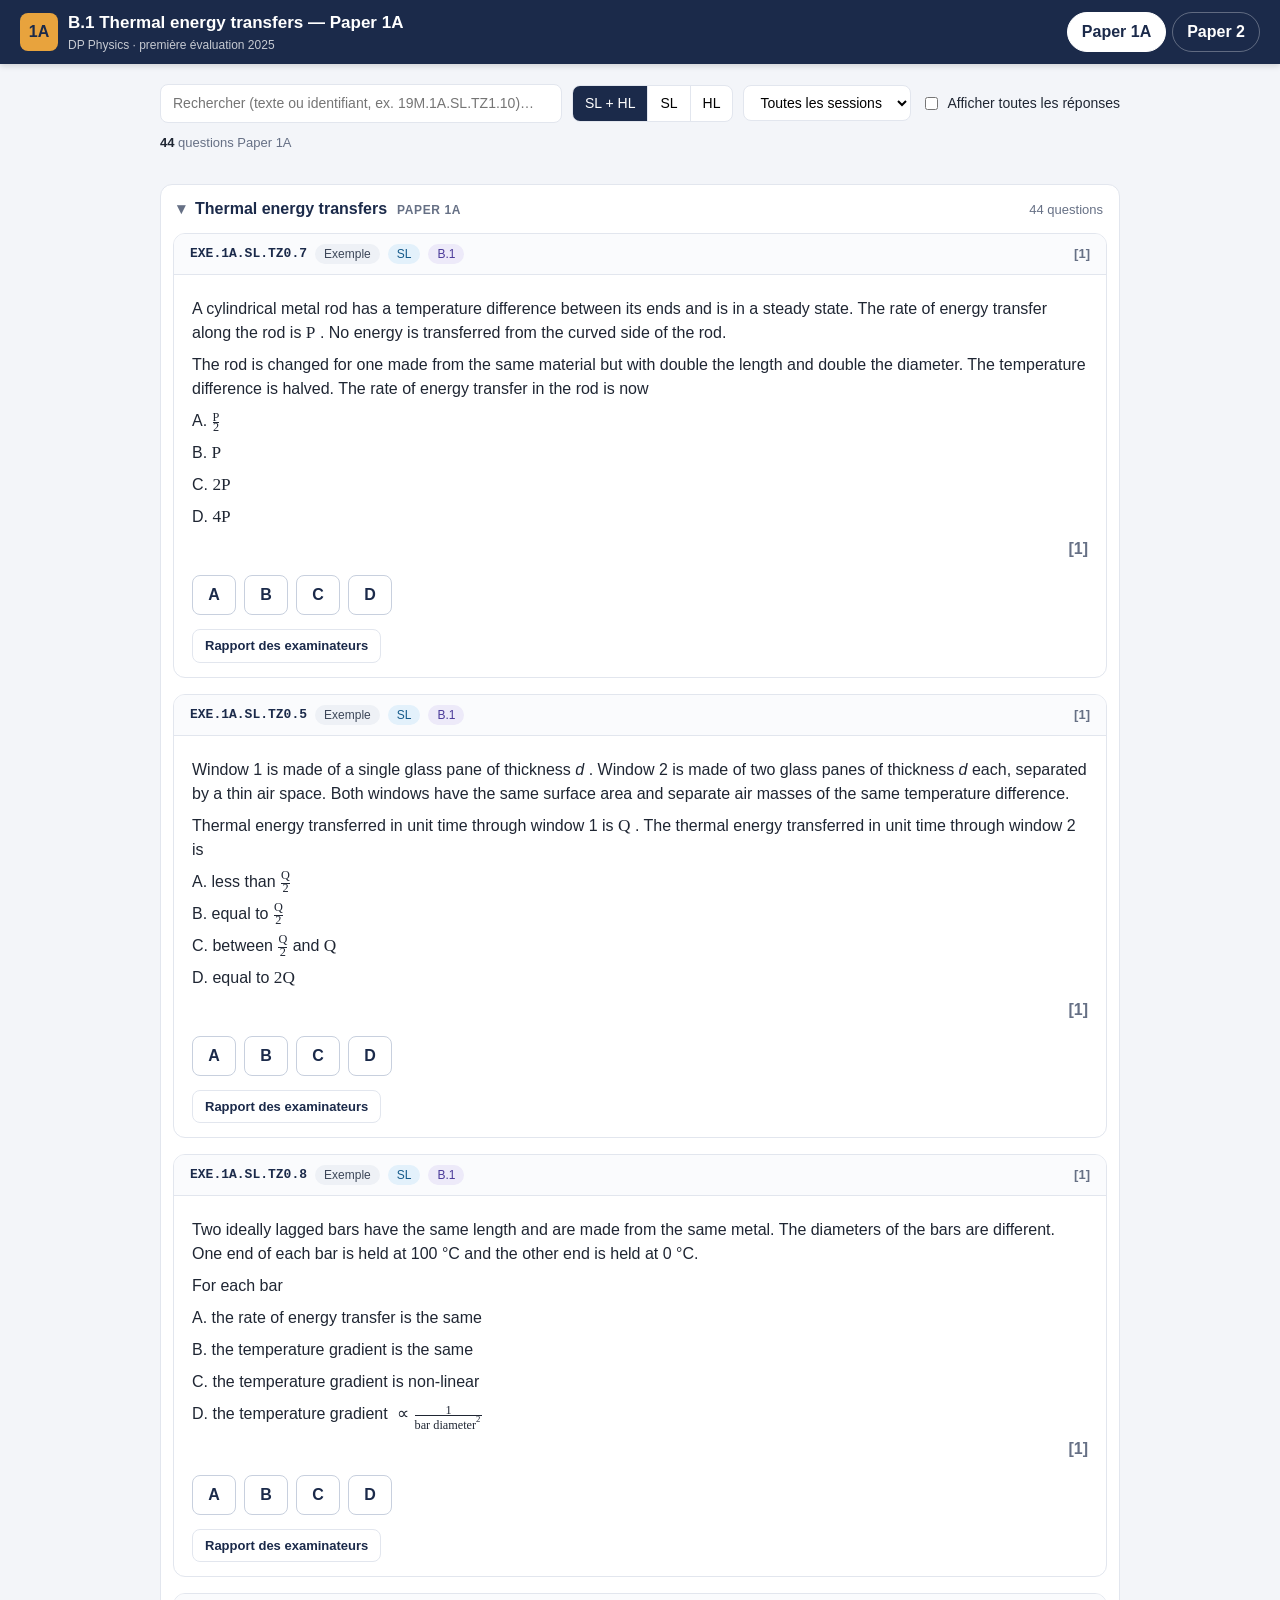
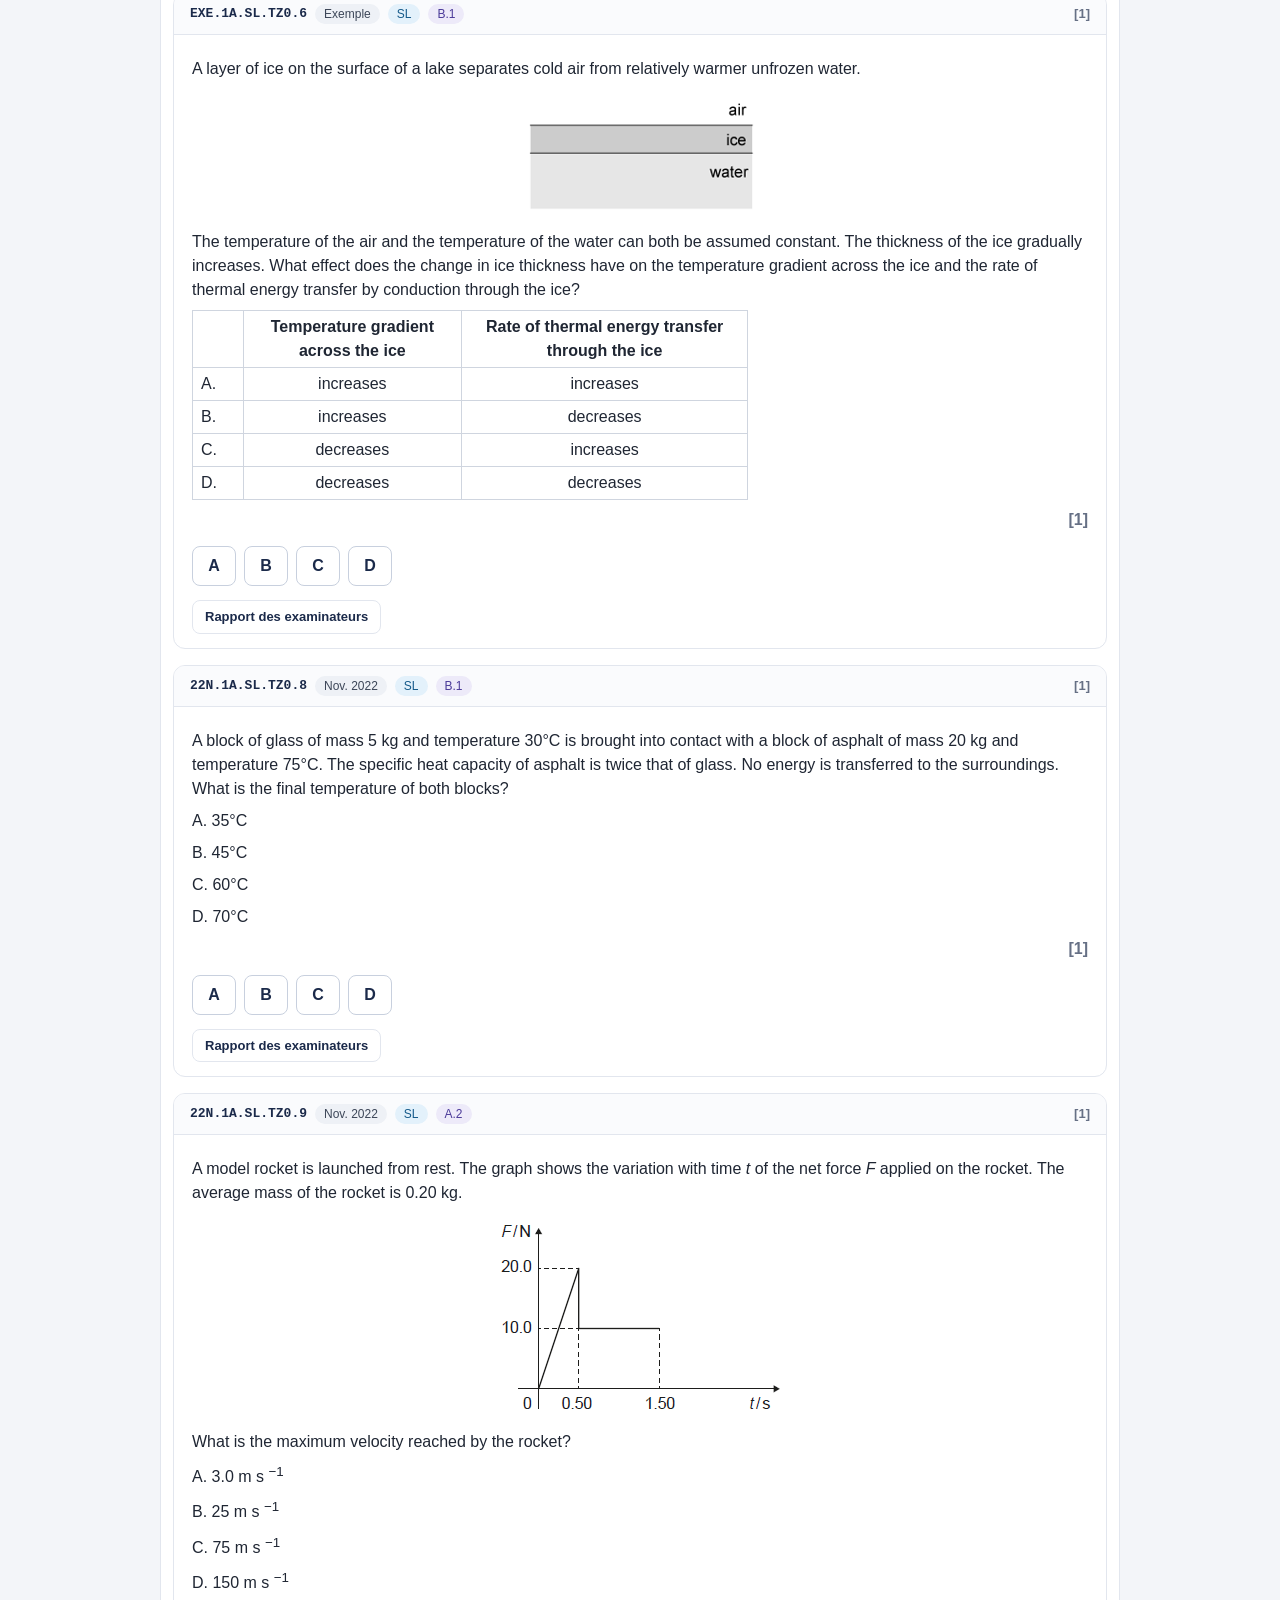
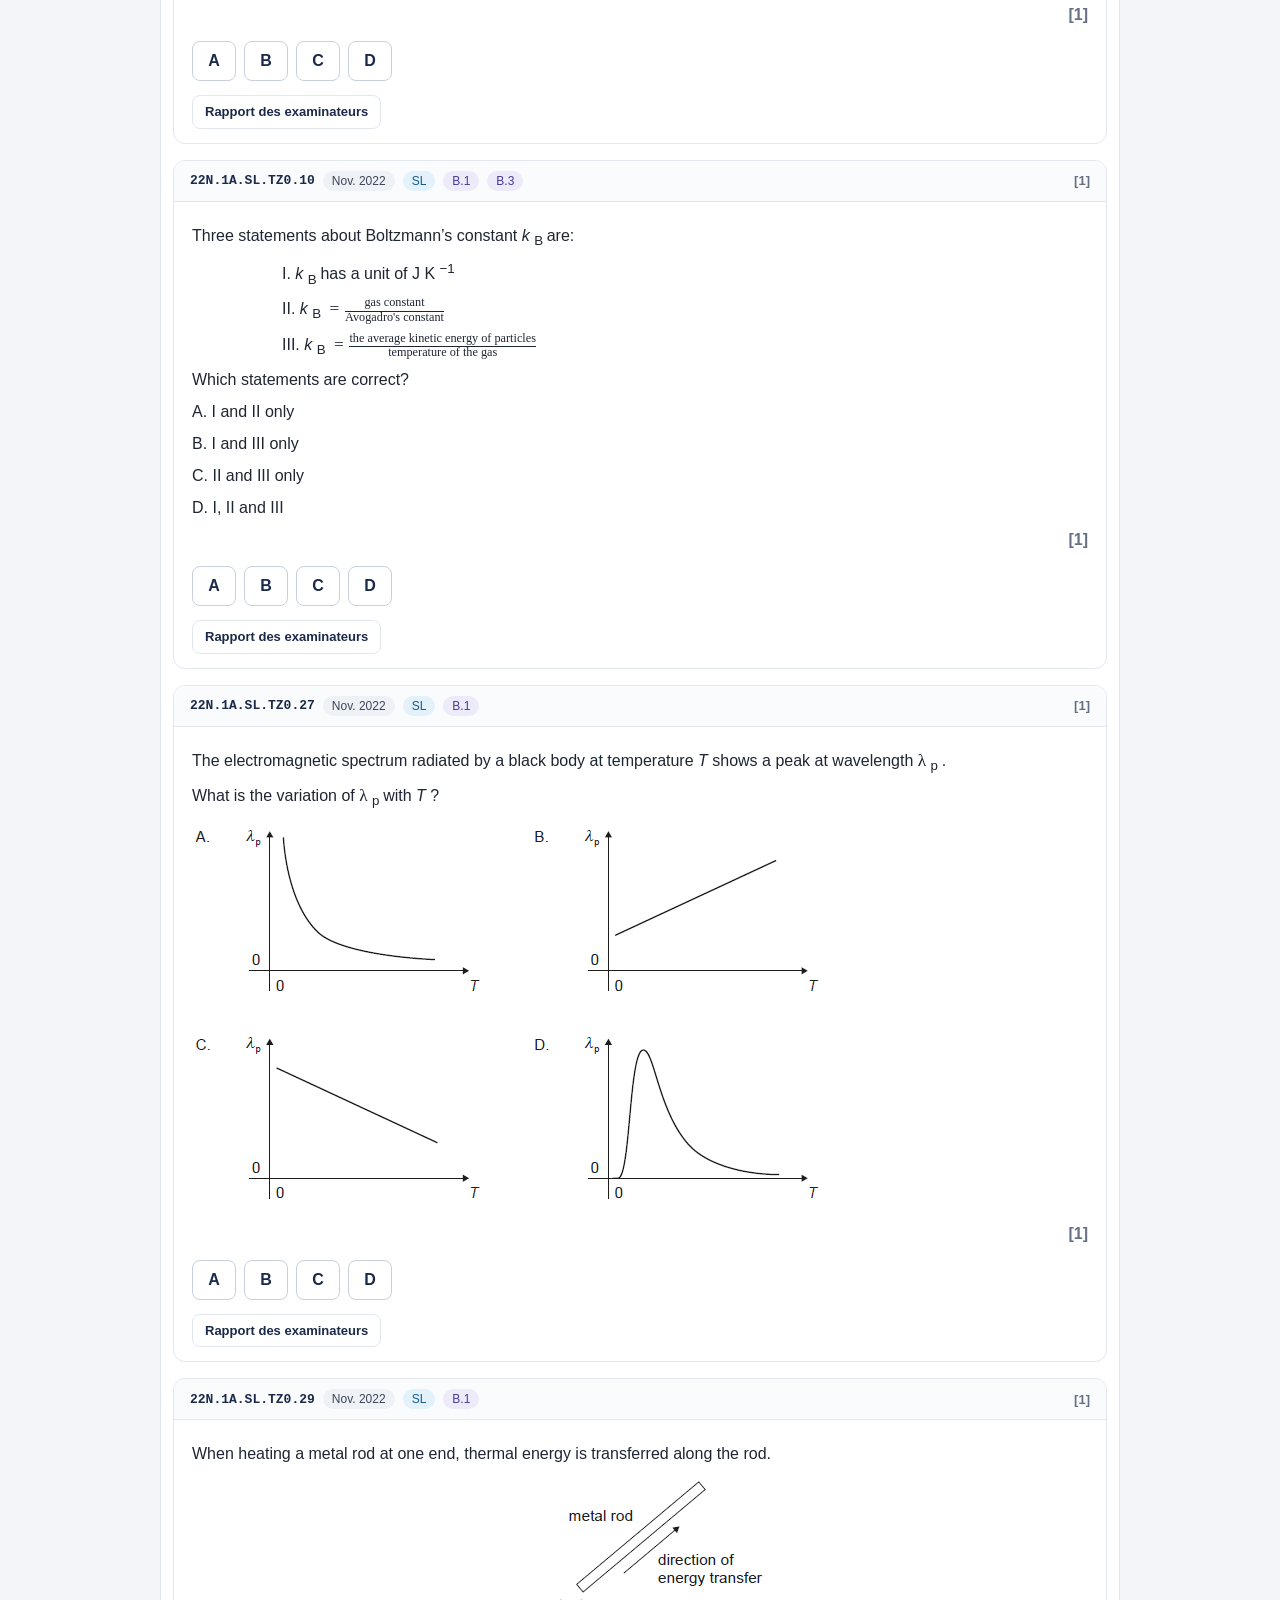
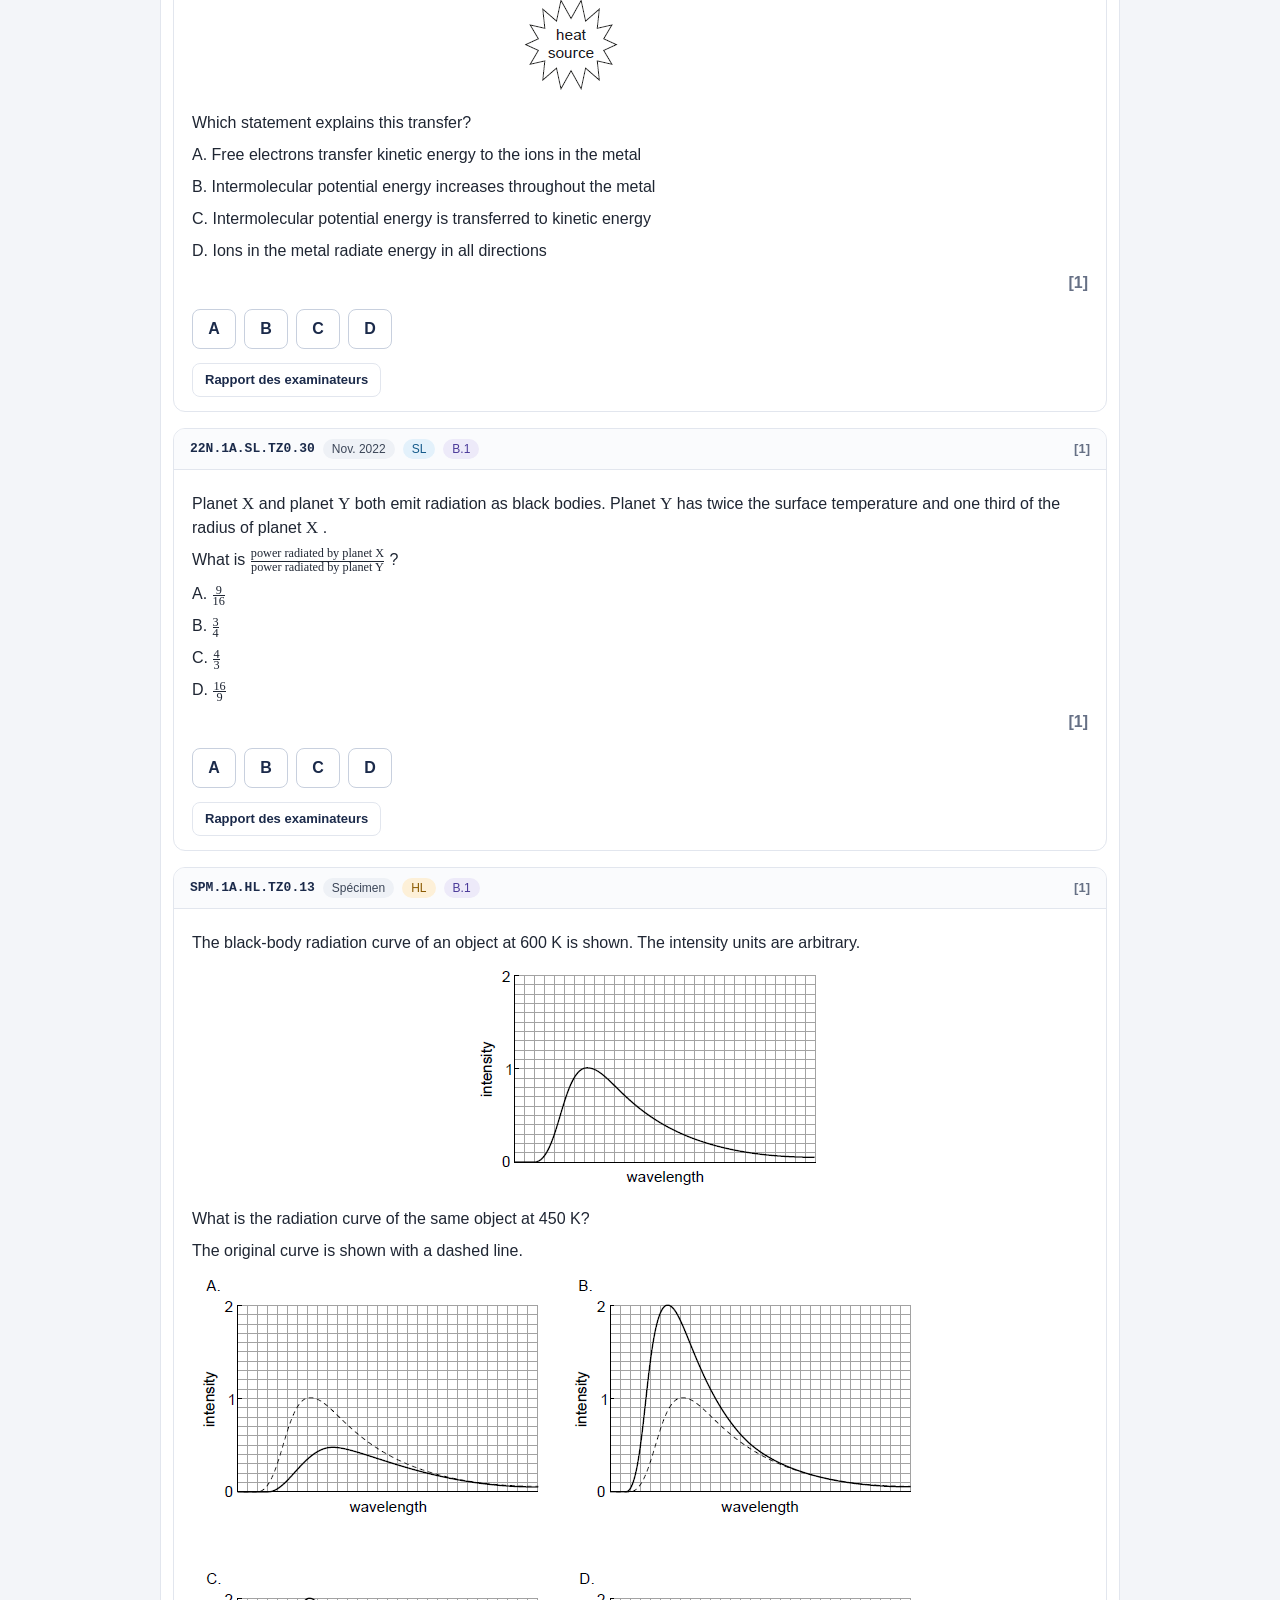
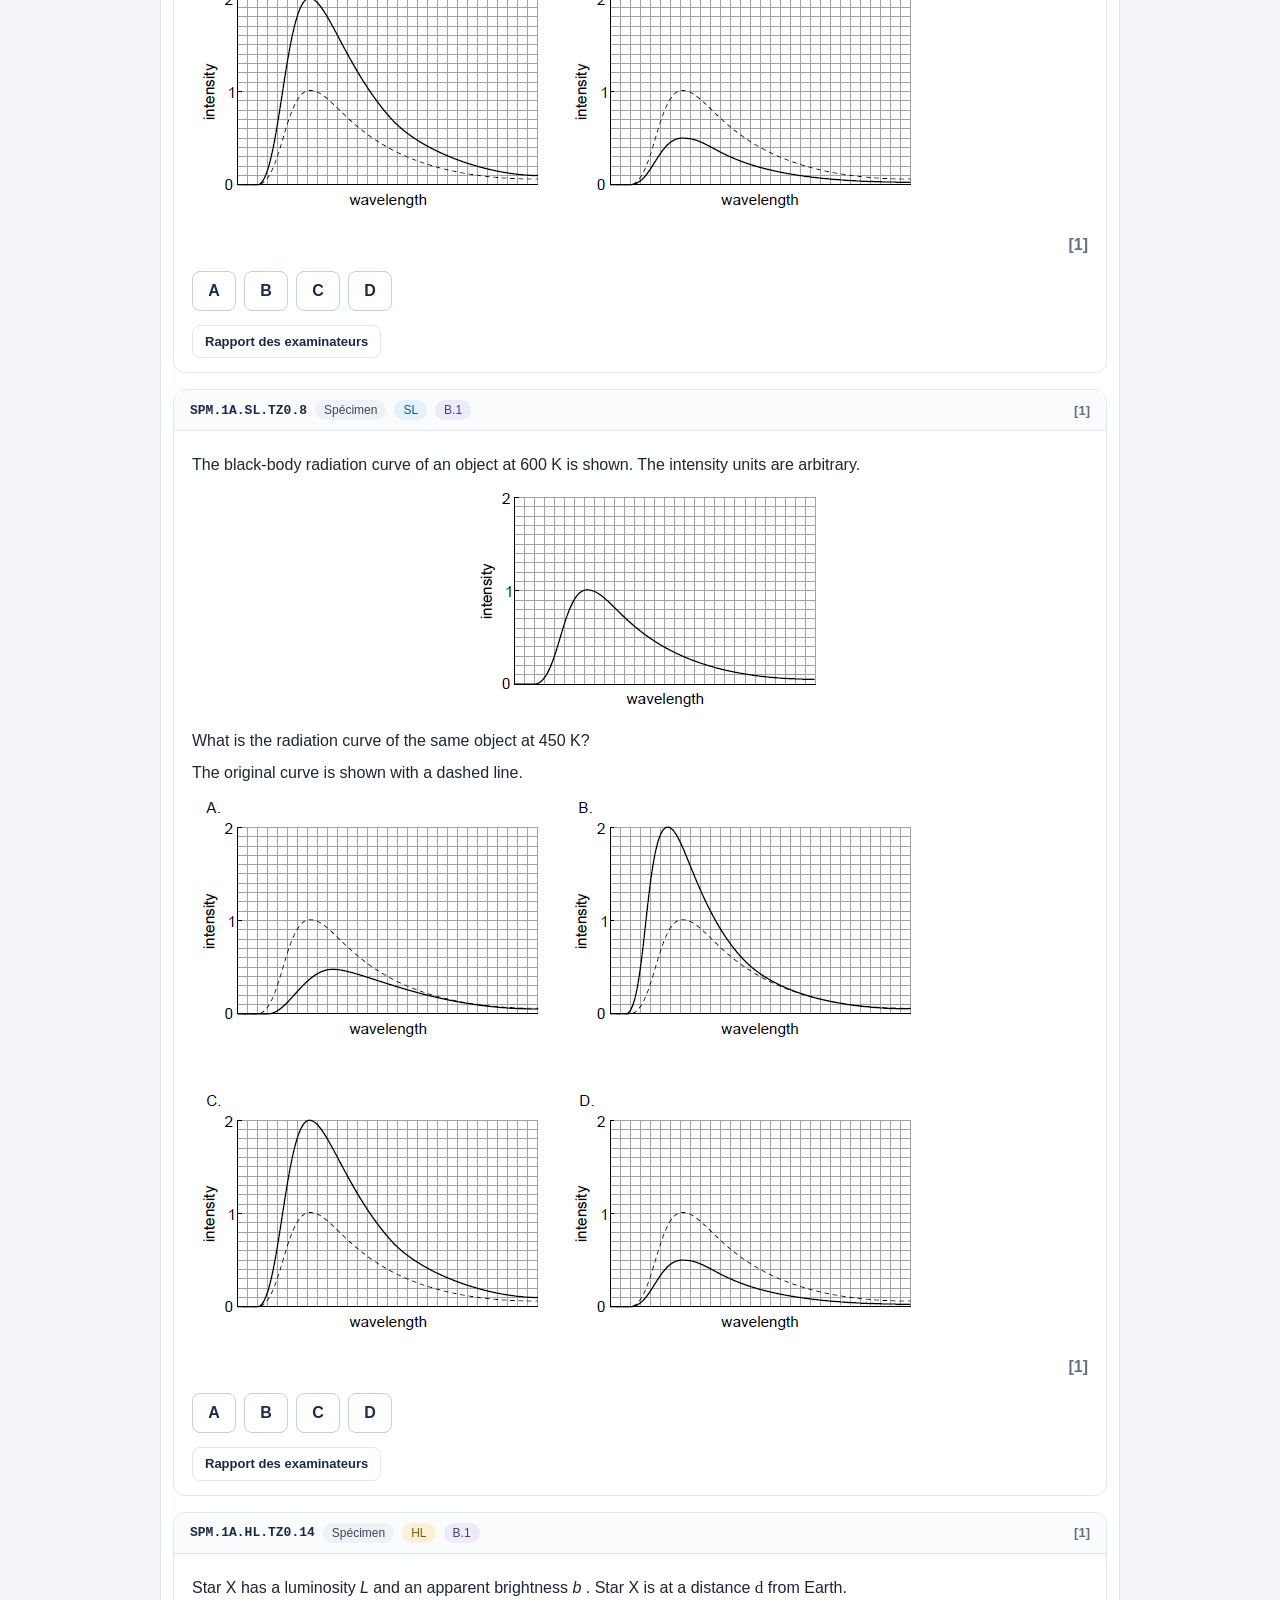
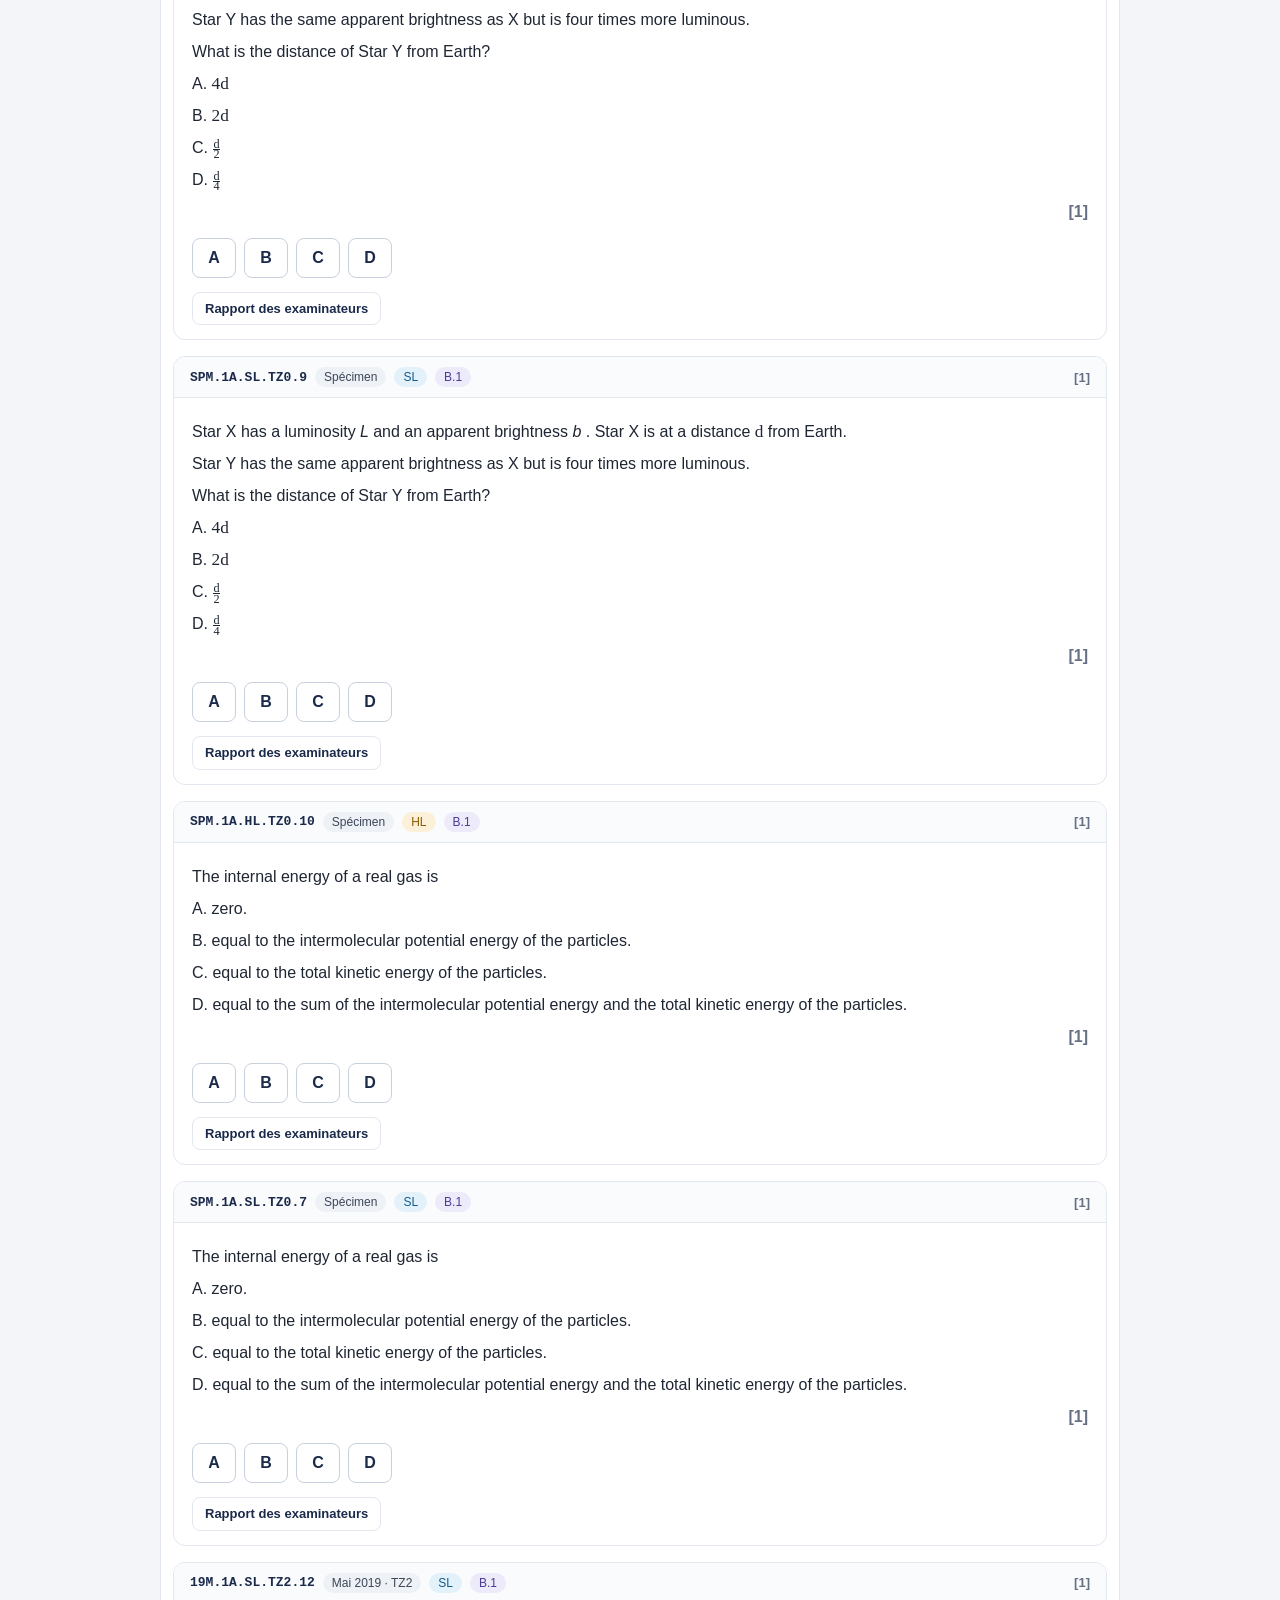
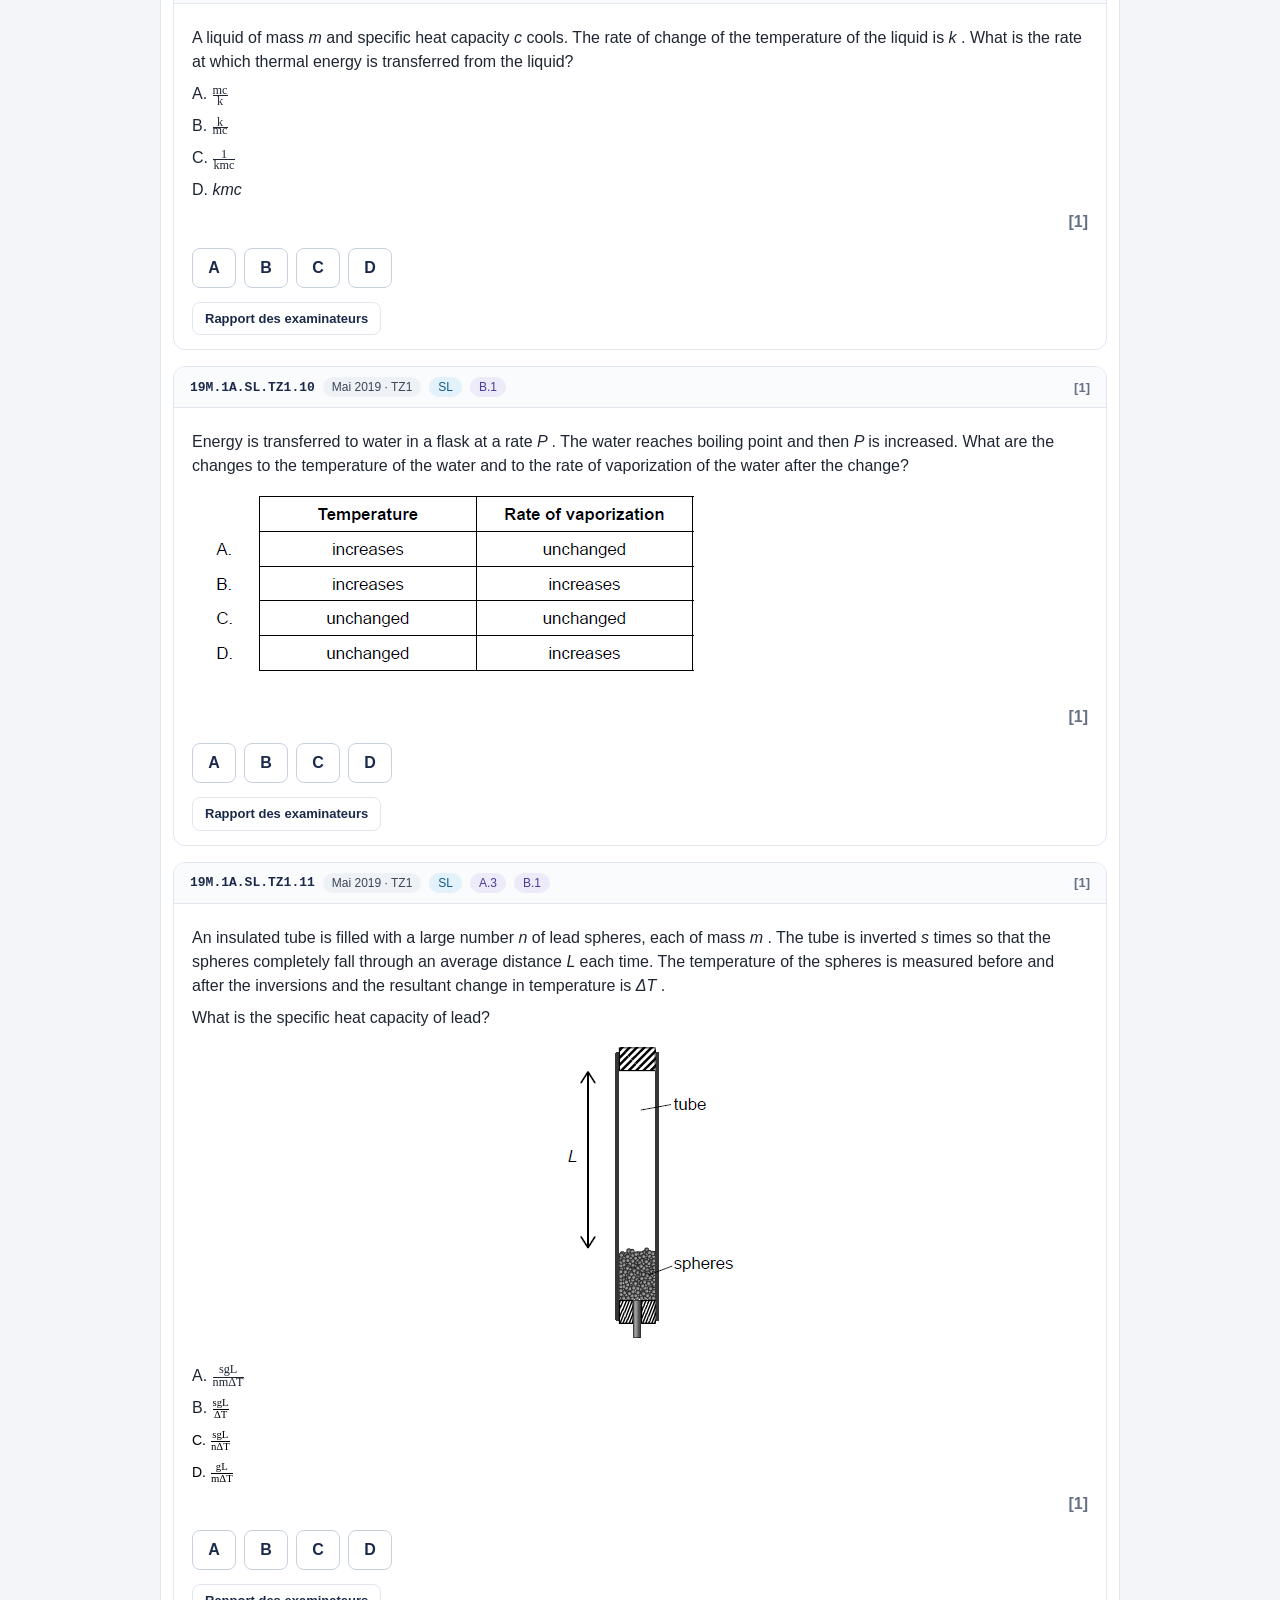
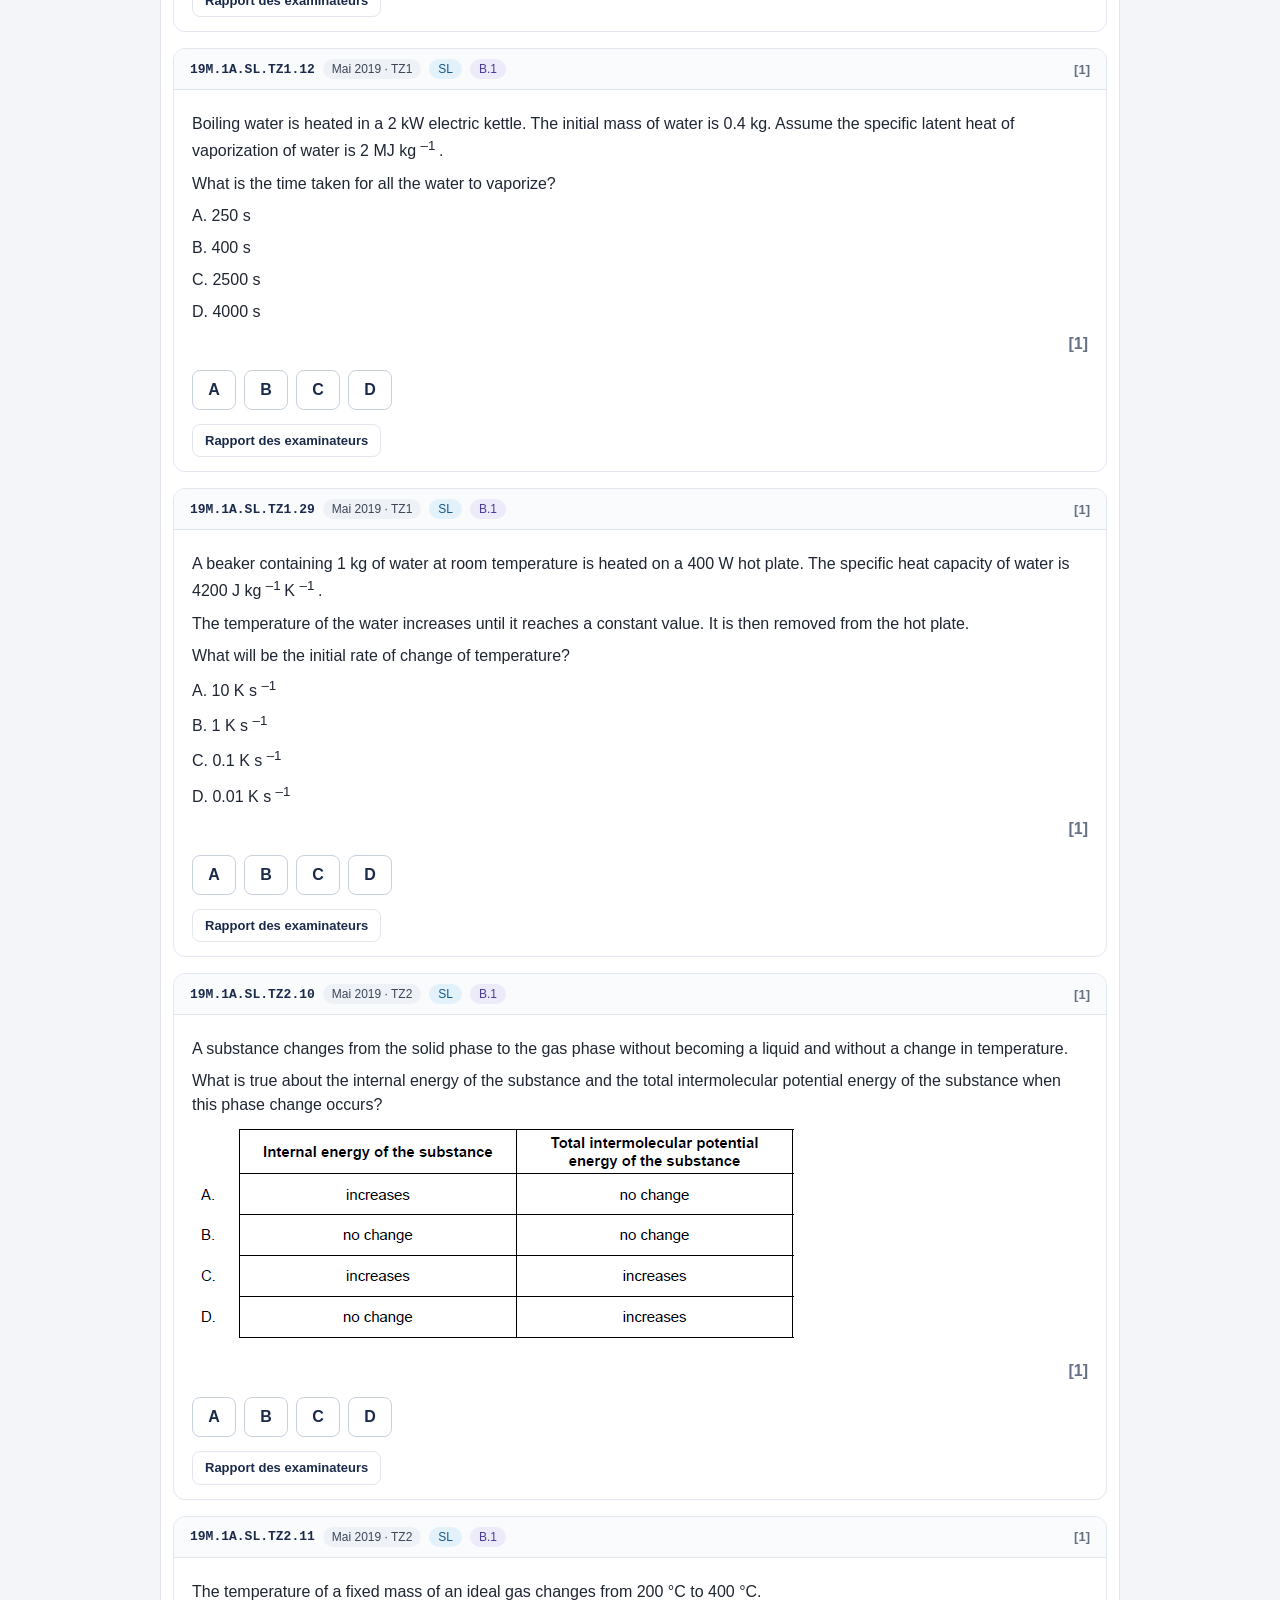
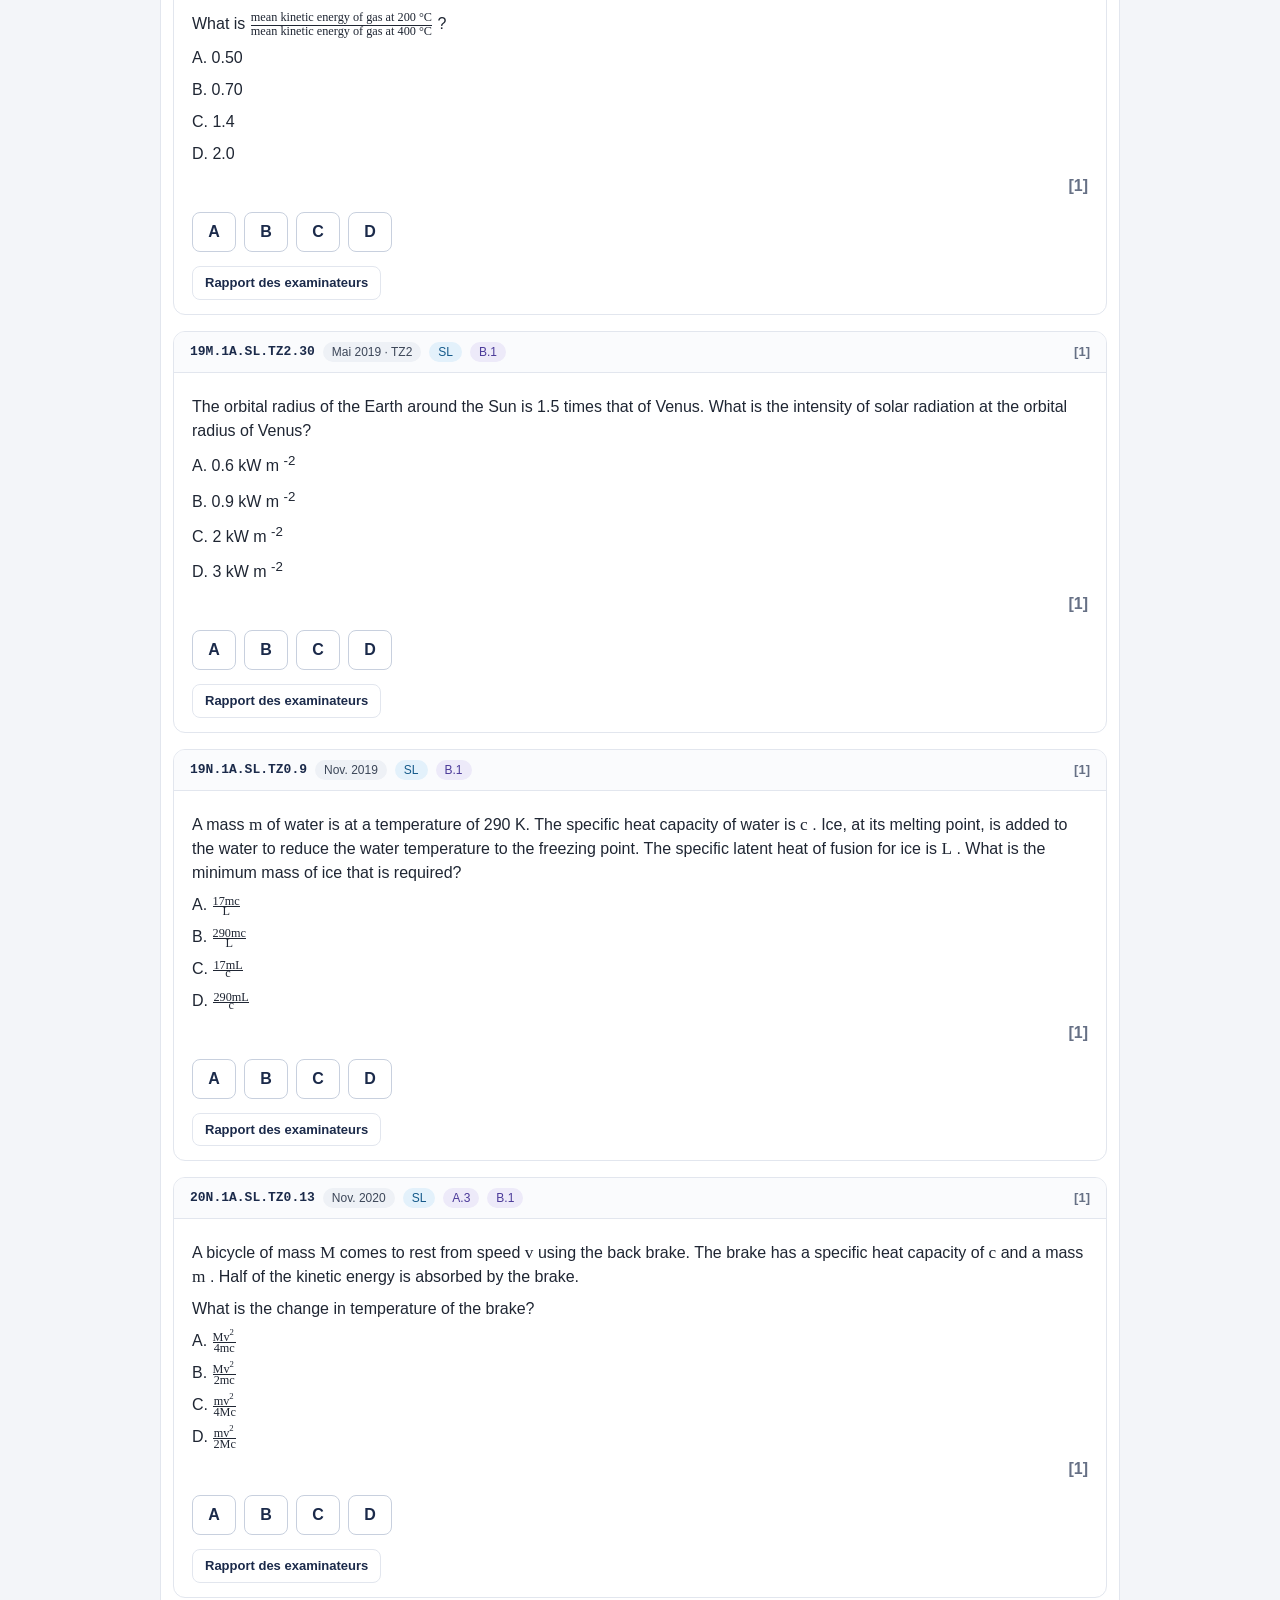
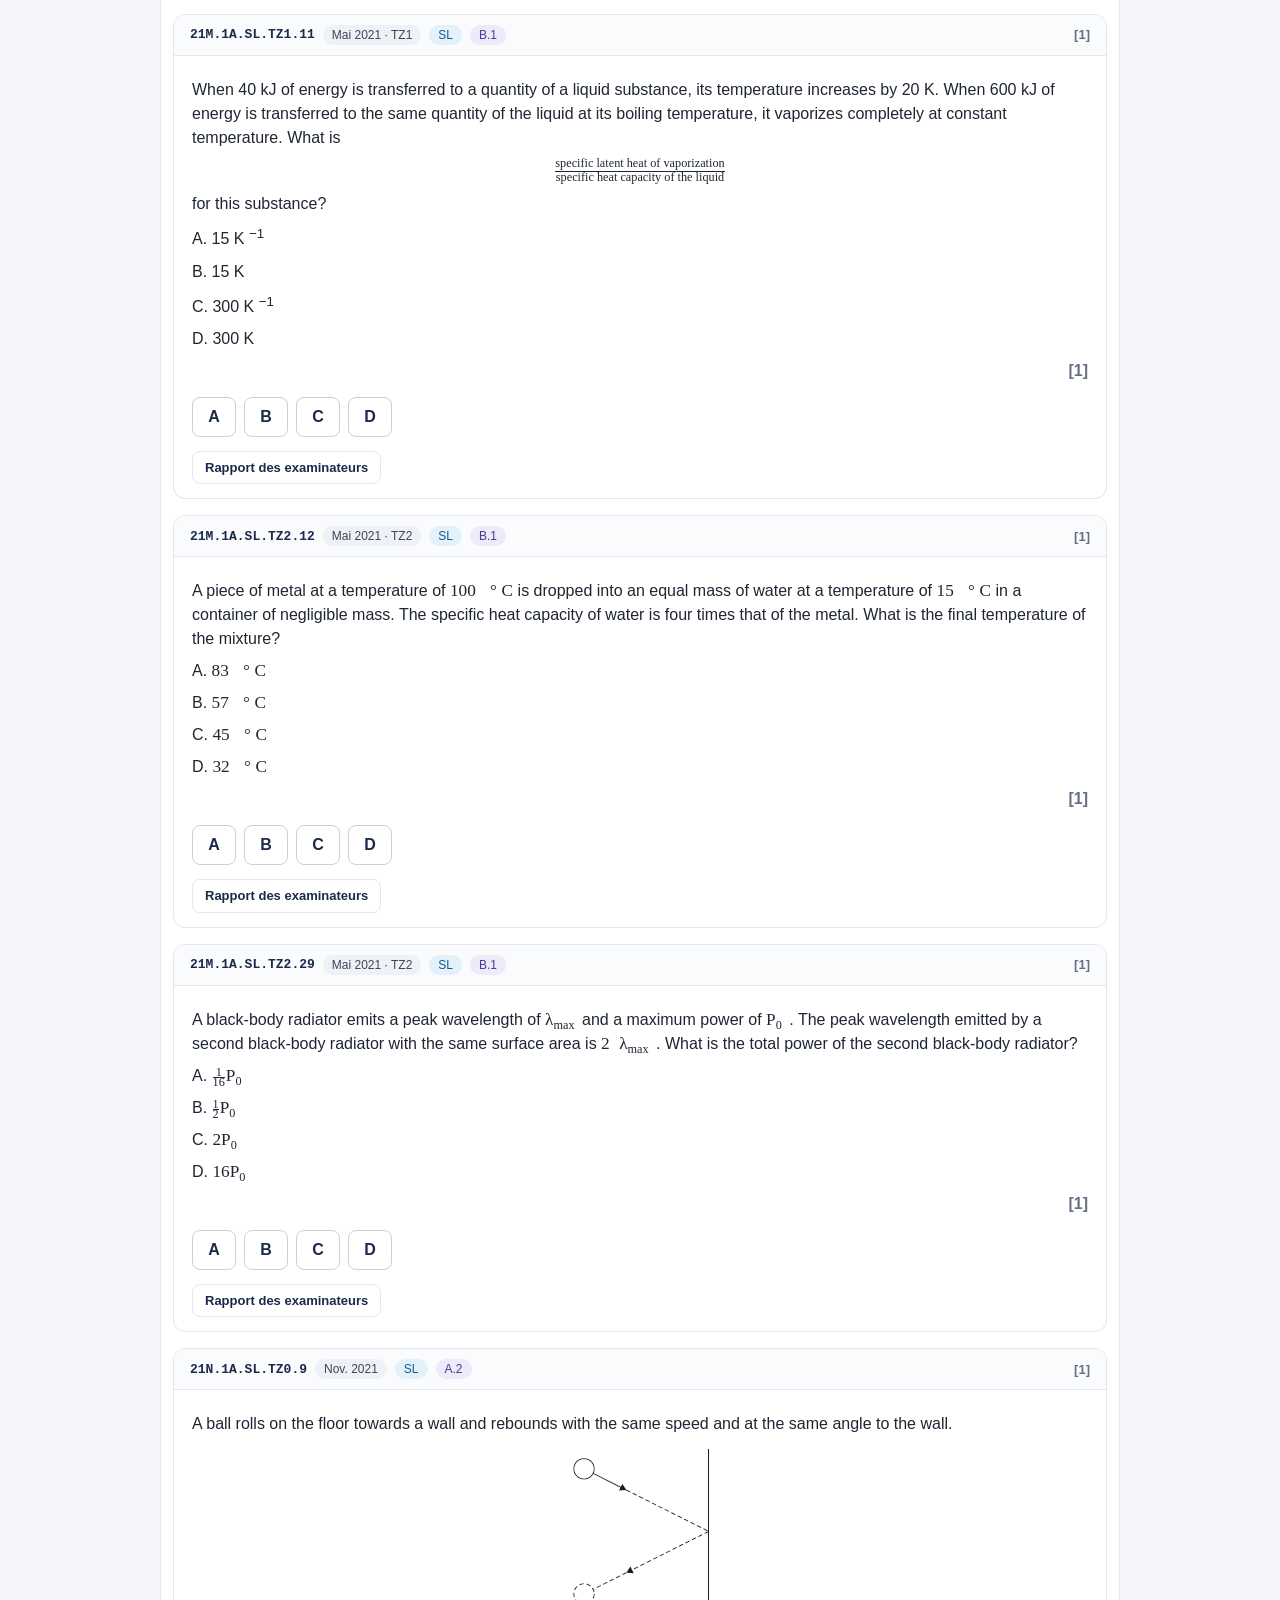
==== commit f60b141d: "Ajoute les pages B.3 et généralise les pages par sous-thème Le script build_subtopic.py lit la liste" ====
--- a/b1-paper1a.html
+++ b/b1-paper1a.html
@@ -17,6 +17,10 @@
         <div class="brand-sub">DP Physics · première évaluation 2025</div>
       </div>
     </div>
+    <nav class="paper-tabs">
+      <a href="b1-paper1a.html" class="active">Paper 1A</a>
+      <a href="b1-paper2.html">Paper 2</a>
+    </nav>
   </header>
 
   <main class="qcm-main">
@@ -38,12 +42,10 @@
 
   <script src="data/syllabus.js"></script>
   <script src="data/paper1a.js"></script>
+  <script src="data/b1.js"></script>
   <script>
-    // Les 44 questions Paper 1A listées dans le sous-thème B.1 de l'IB Questionbank
-    window.QCM_PAGE = {
-      title: "Thermal energy transfers",
-      ids: ["EXE.1A.SL.TZ0.7", "EXE.1A.SL.TZ0.5", "EXE.1A.SL.TZ0.8", "EXE.1A.SL.TZ0.6", "22N.1A.SL.TZ0.8", "22N.1A.SL.TZ0.9", "22N.1A.SL.TZ0.10", "22N.1A.SL.TZ0.27", "22N.1A.SL.TZ0.29", "22N.1A.SL.TZ0.30", "SPM.1A.HL.TZ0.13", "SPM.1A.SL.TZ0.8", "SPM.1A.HL.TZ0.14", "SPM.1A.SL.TZ0.9", "SPM.1A.HL.TZ0.10", "SPM.1A.SL.TZ0.7", "19M.1A.SL.TZ2.12", "19M.1A.SL.TZ1.10", "19M.1A.SL.TZ1.11", "19M.1A.SL.TZ1.12", "19M.1A.SL.TZ1.29", "19M.1A.SL.TZ2.10", "19M.1A.SL.TZ2.11", "19M.1A.SL.TZ2.30", "19N.1A.SL.TZ0.9", "20N.1A.SL.TZ0.13", "21M.1A.SL.TZ1.11", "21M.1A.SL.TZ2.12", "21M.1A.SL.TZ2.29", "21N.1A.SL.TZ0.9", "21N.1A.SL.TZ0.10", "21N.1A.SL.TZ0.11", "22M.1A.SL.TZ2.11", "22M.1A.SL.TZ1.10", "22M.1A.SL.TZ1.11", "22M.1A.SL.TZ1.14", "22M.1A.SL.TZ2.13", "23M.1A.SL.TZ1.10", "23M.1A.SL.TZ1.9", "23M.1A.SL.TZ1.11", "23M.1A.SL.TZ1.12", "23M.1A.SL.TZ1.13", "23M.1A.SL.TZ2.10", "23M.1A.SL.TZ2.9"]
-    };
+    // Questions Paper 1A listées dans le sous-thème B.1 de l'IB Questionbank
+    window.QCM_PAGE = { title: QB_SUB.title, ids: QB_SUB.p1a };
   </script>
   <script src="assets/qcm.js"></script>
 </body>
--- a/assets/qcm.css
+++ b/assets/qcm.css
@@ -24,3 +24,10 @@
   .qcm-main { padding: 16px 16px 50px; }
   .section .list { padding: 0 6px 10px; }
 }
+
+.paper-tabs a {
+  color: #fff; text-decoration: none; border: 1px solid rgba(255,255,255,.3);
+  padding: 7px 14px; border-radius: 999px; font-weight: 600; white-space: nowrap;
+}
+.paper-tabs a.active { background: #fff; color: var(--navy); border-color: #fff; }
+@media (max-width: 860px) { .paper-tabs a { padding: 6px 10px; font-size: 13px; } }
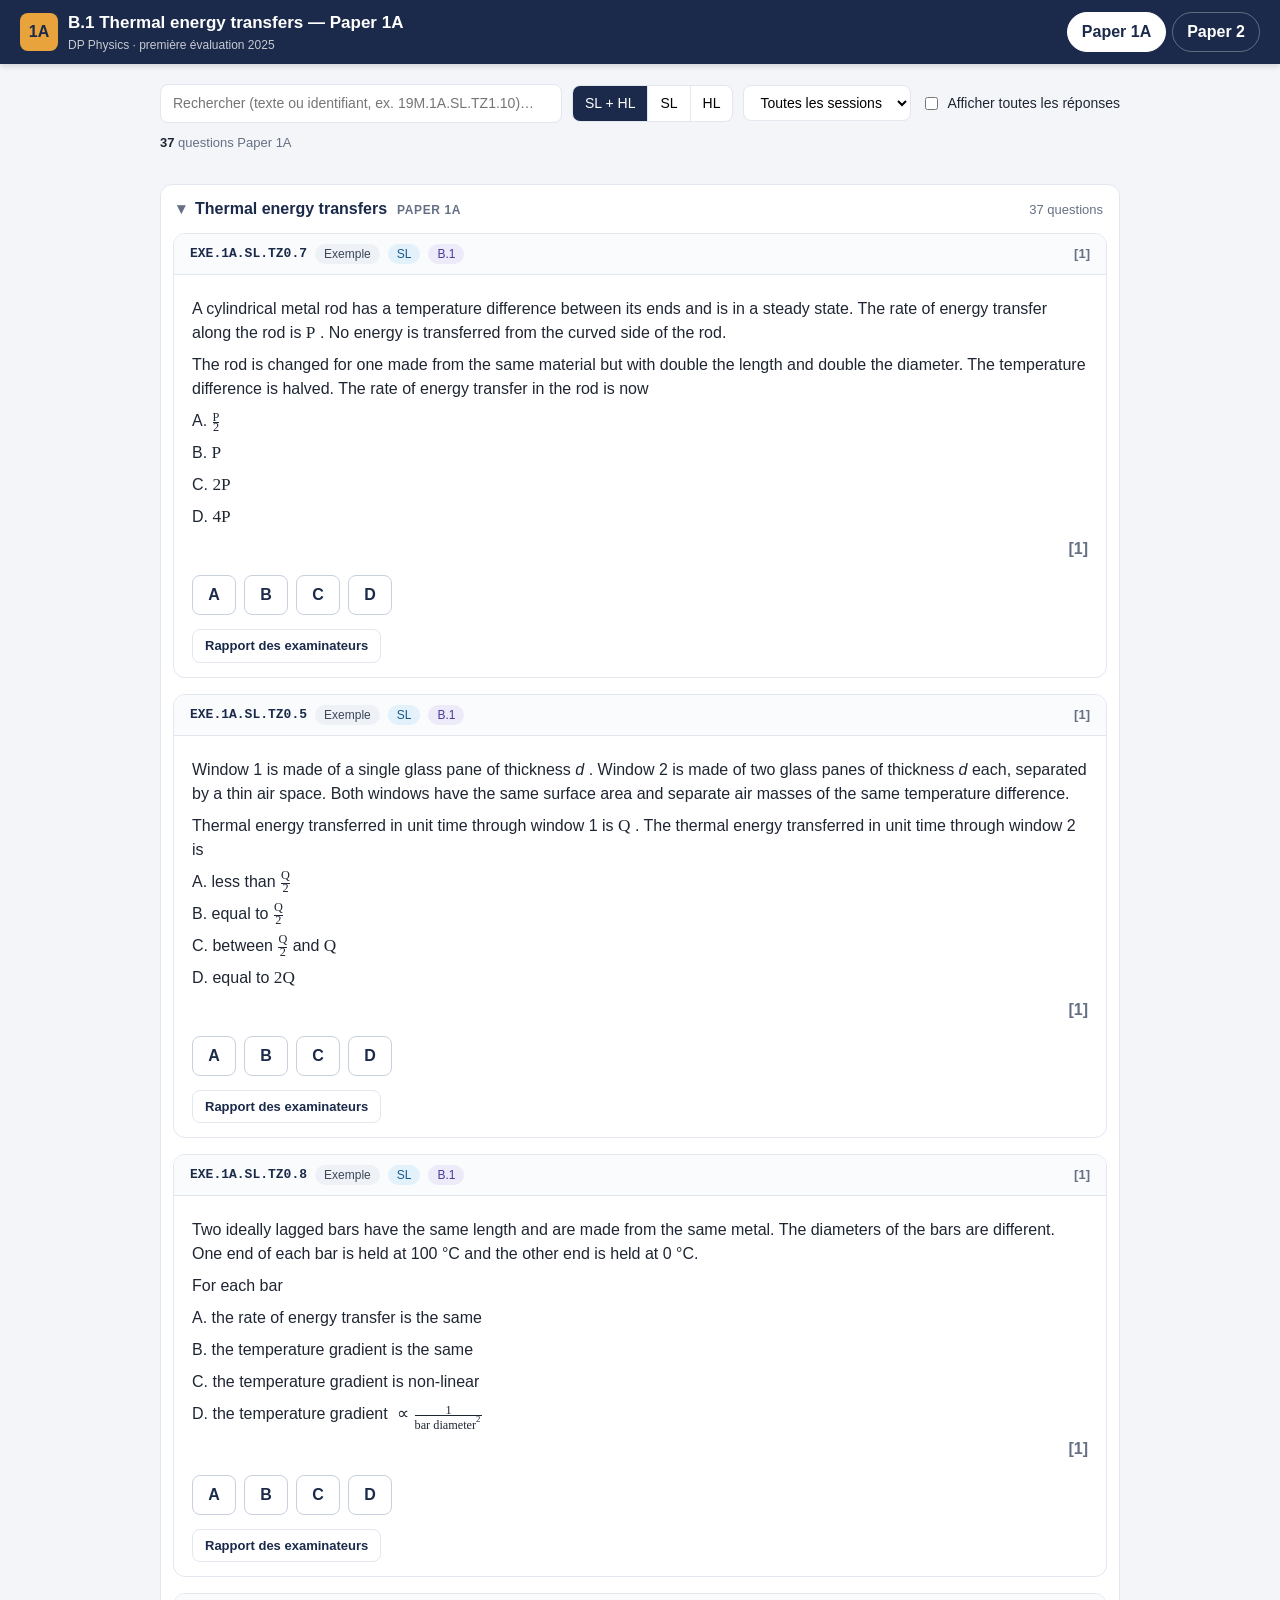
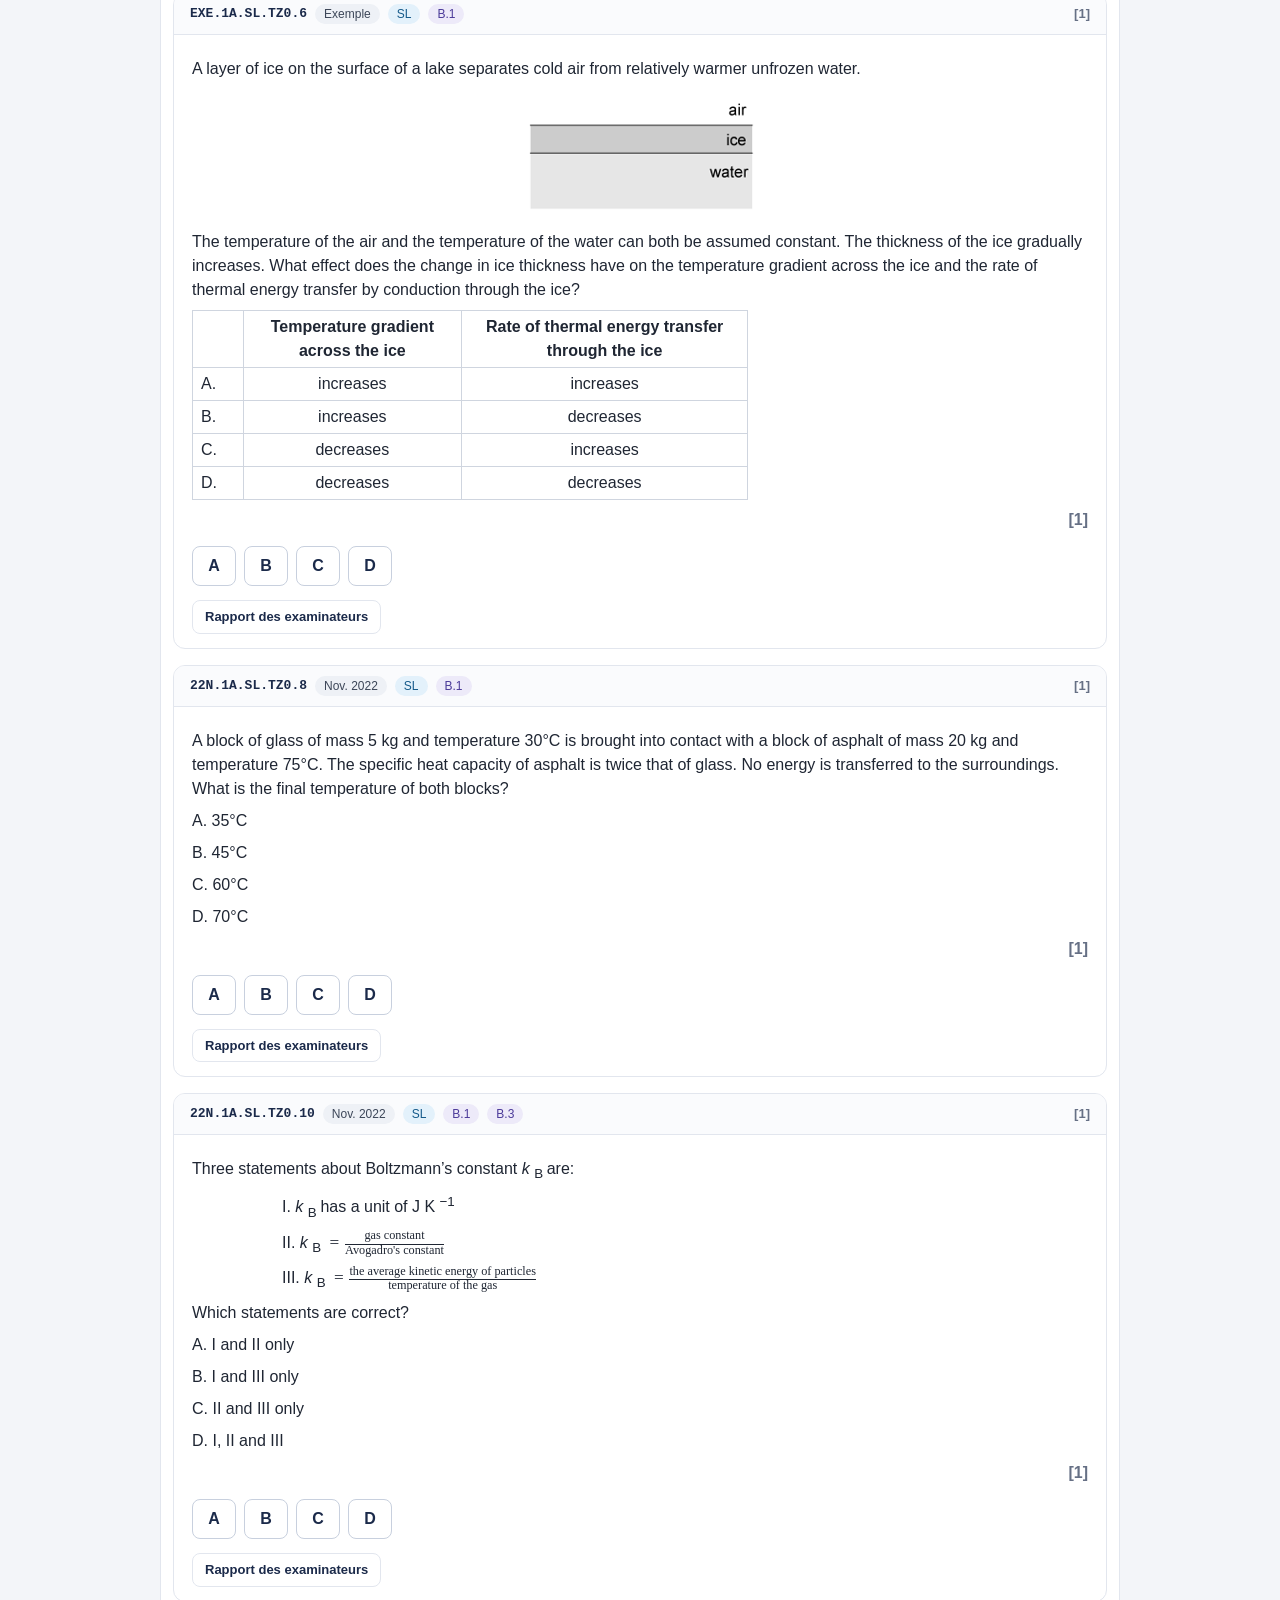
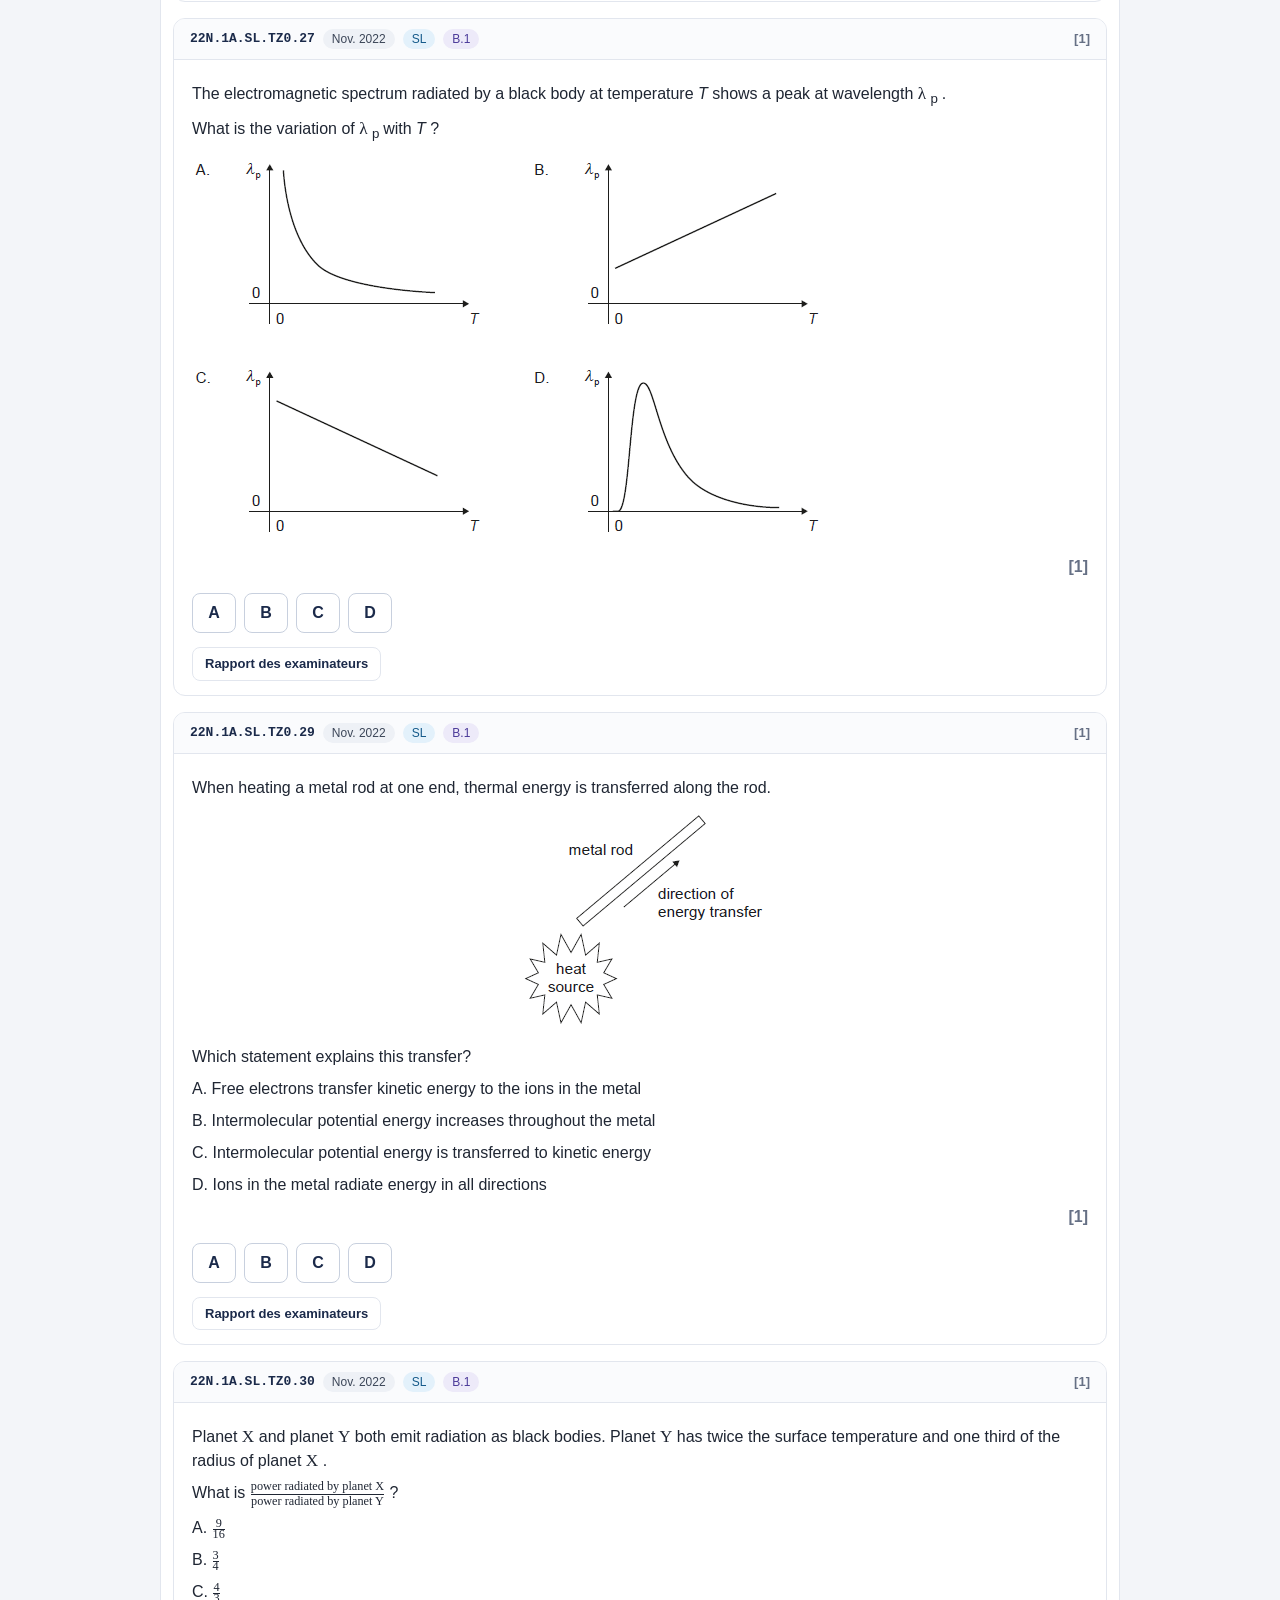
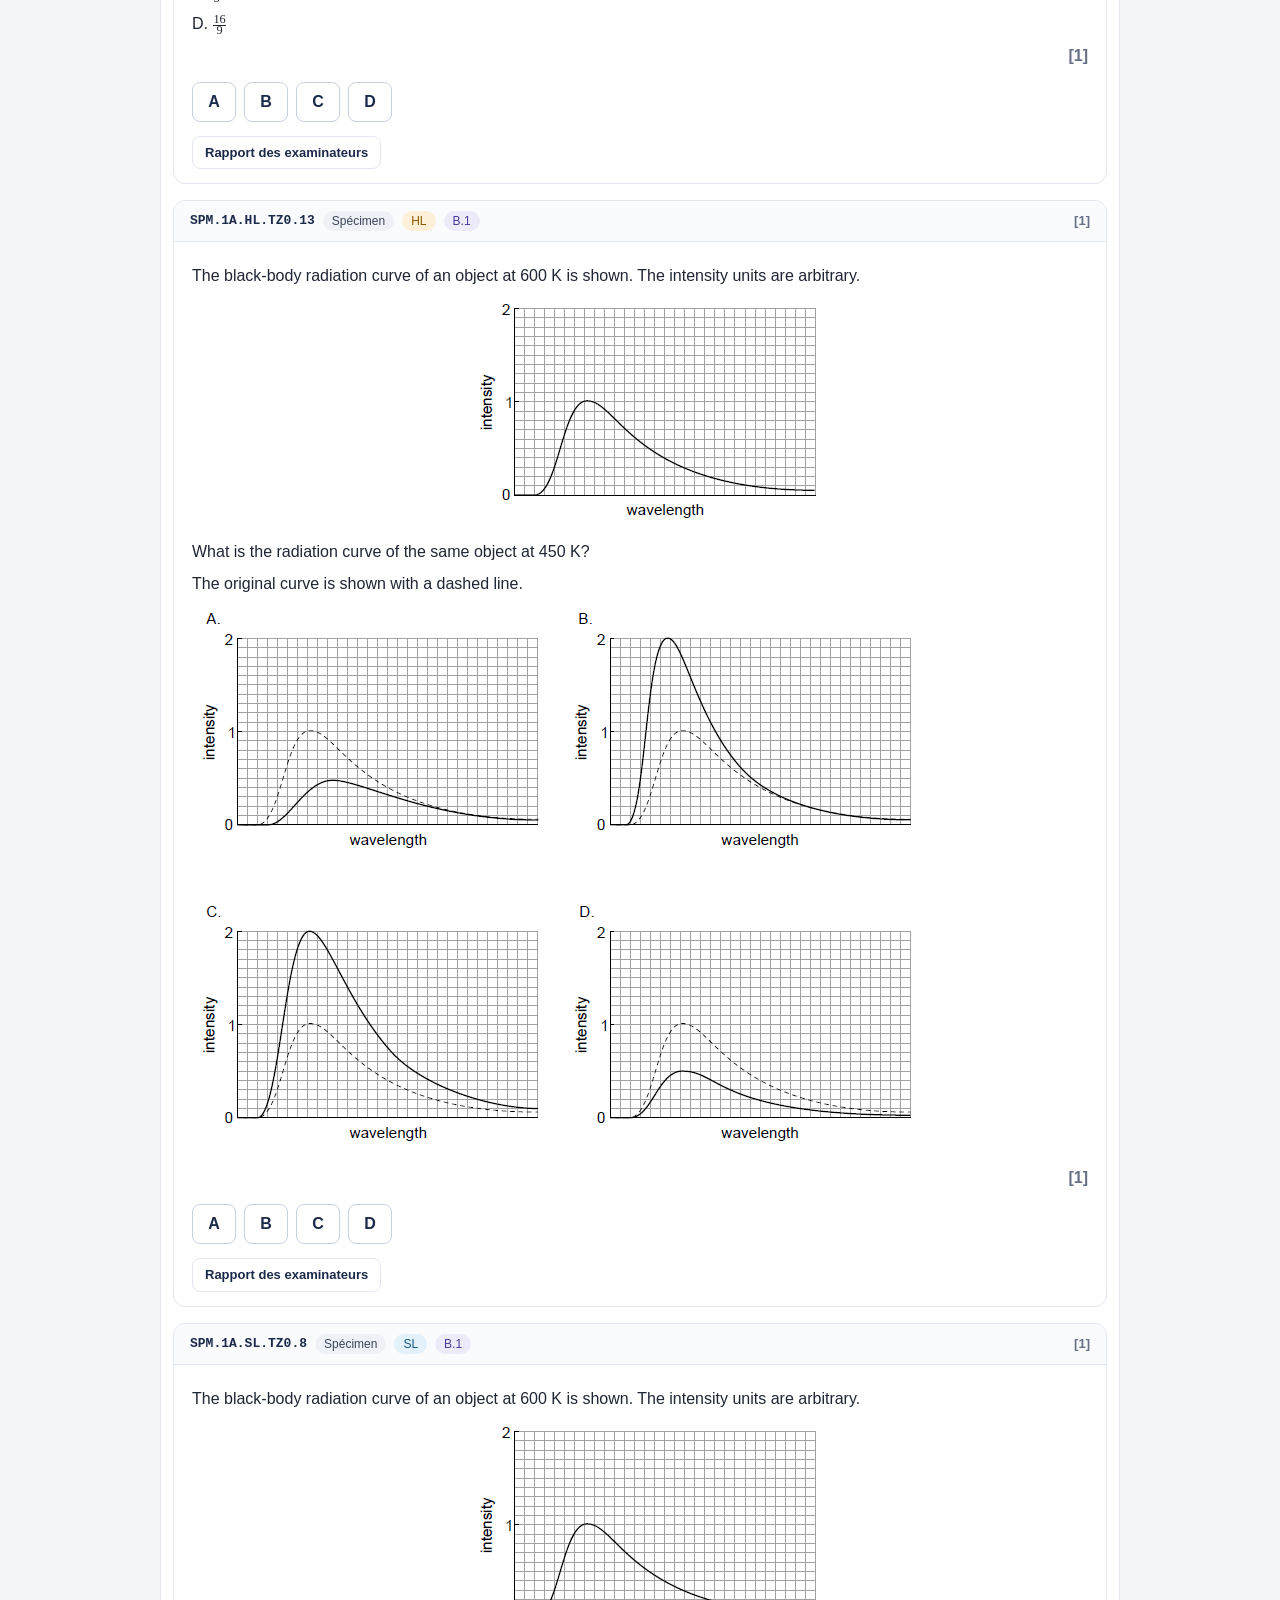
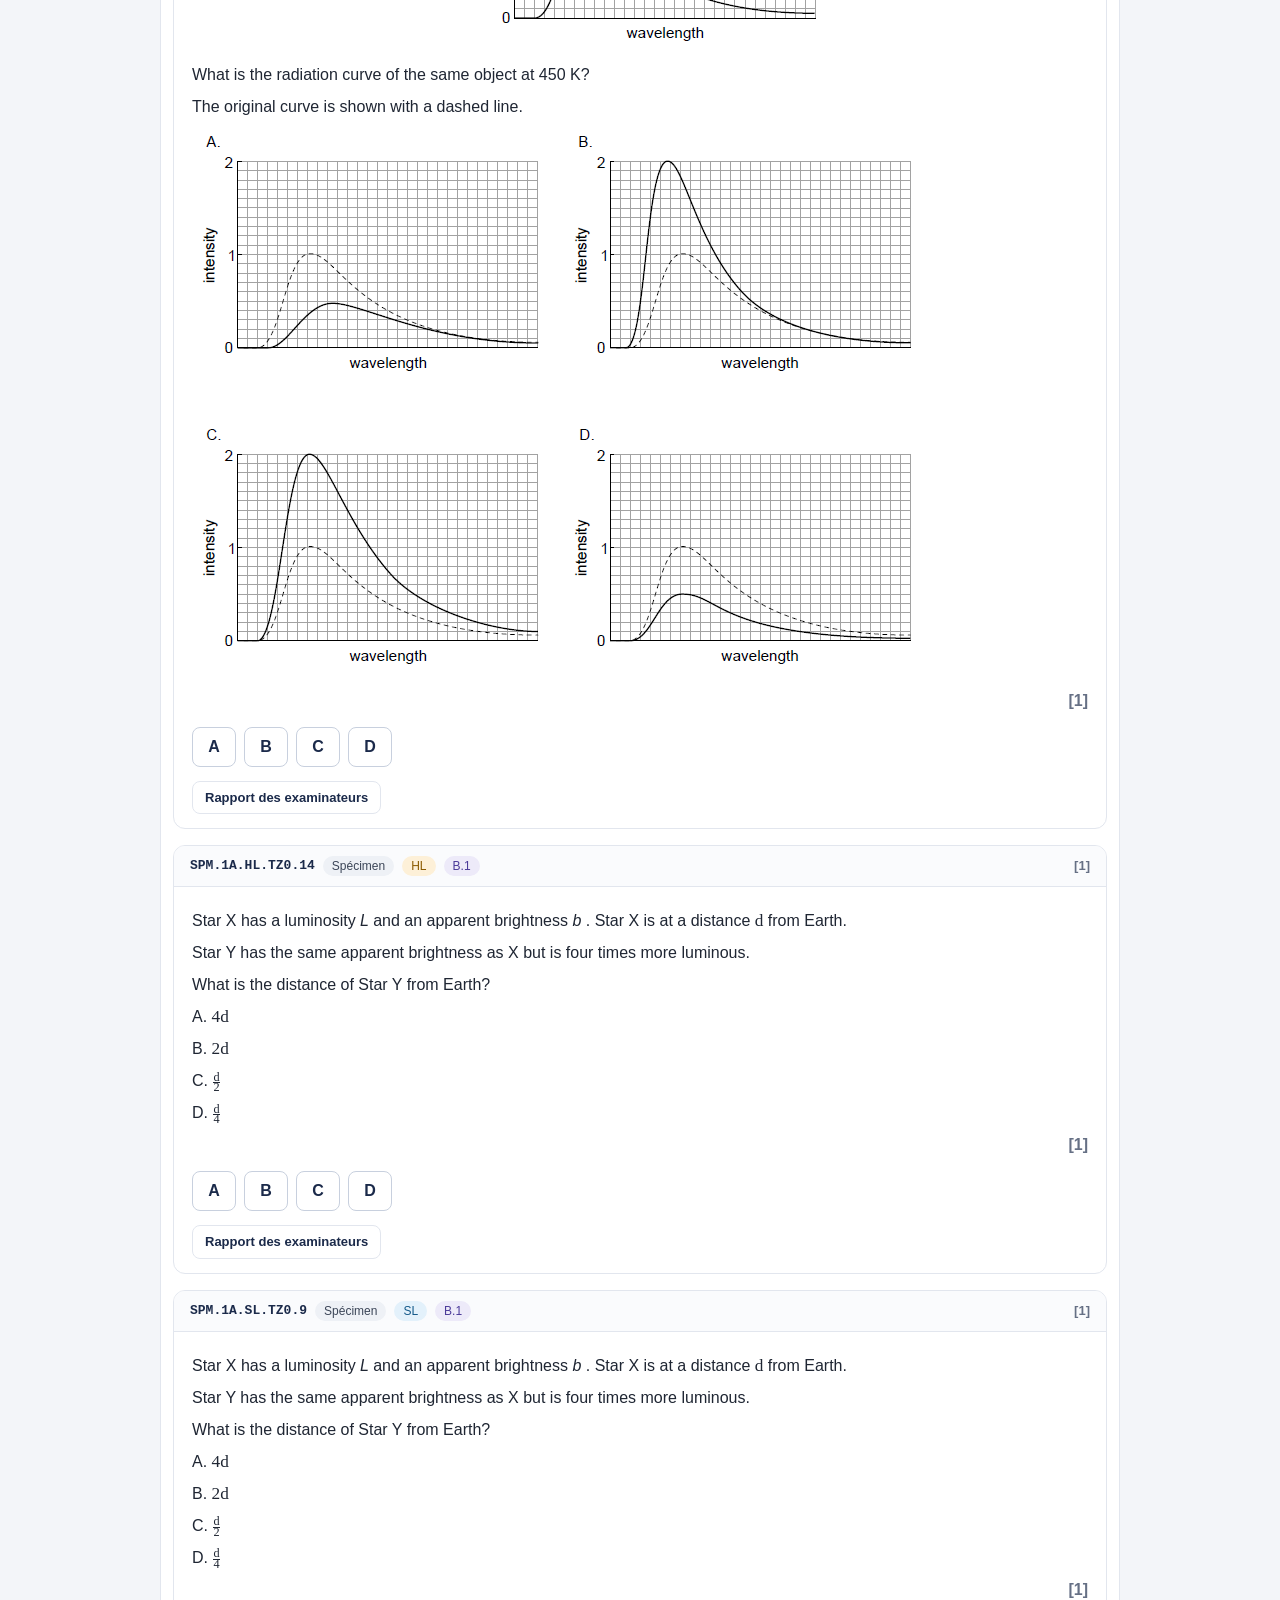
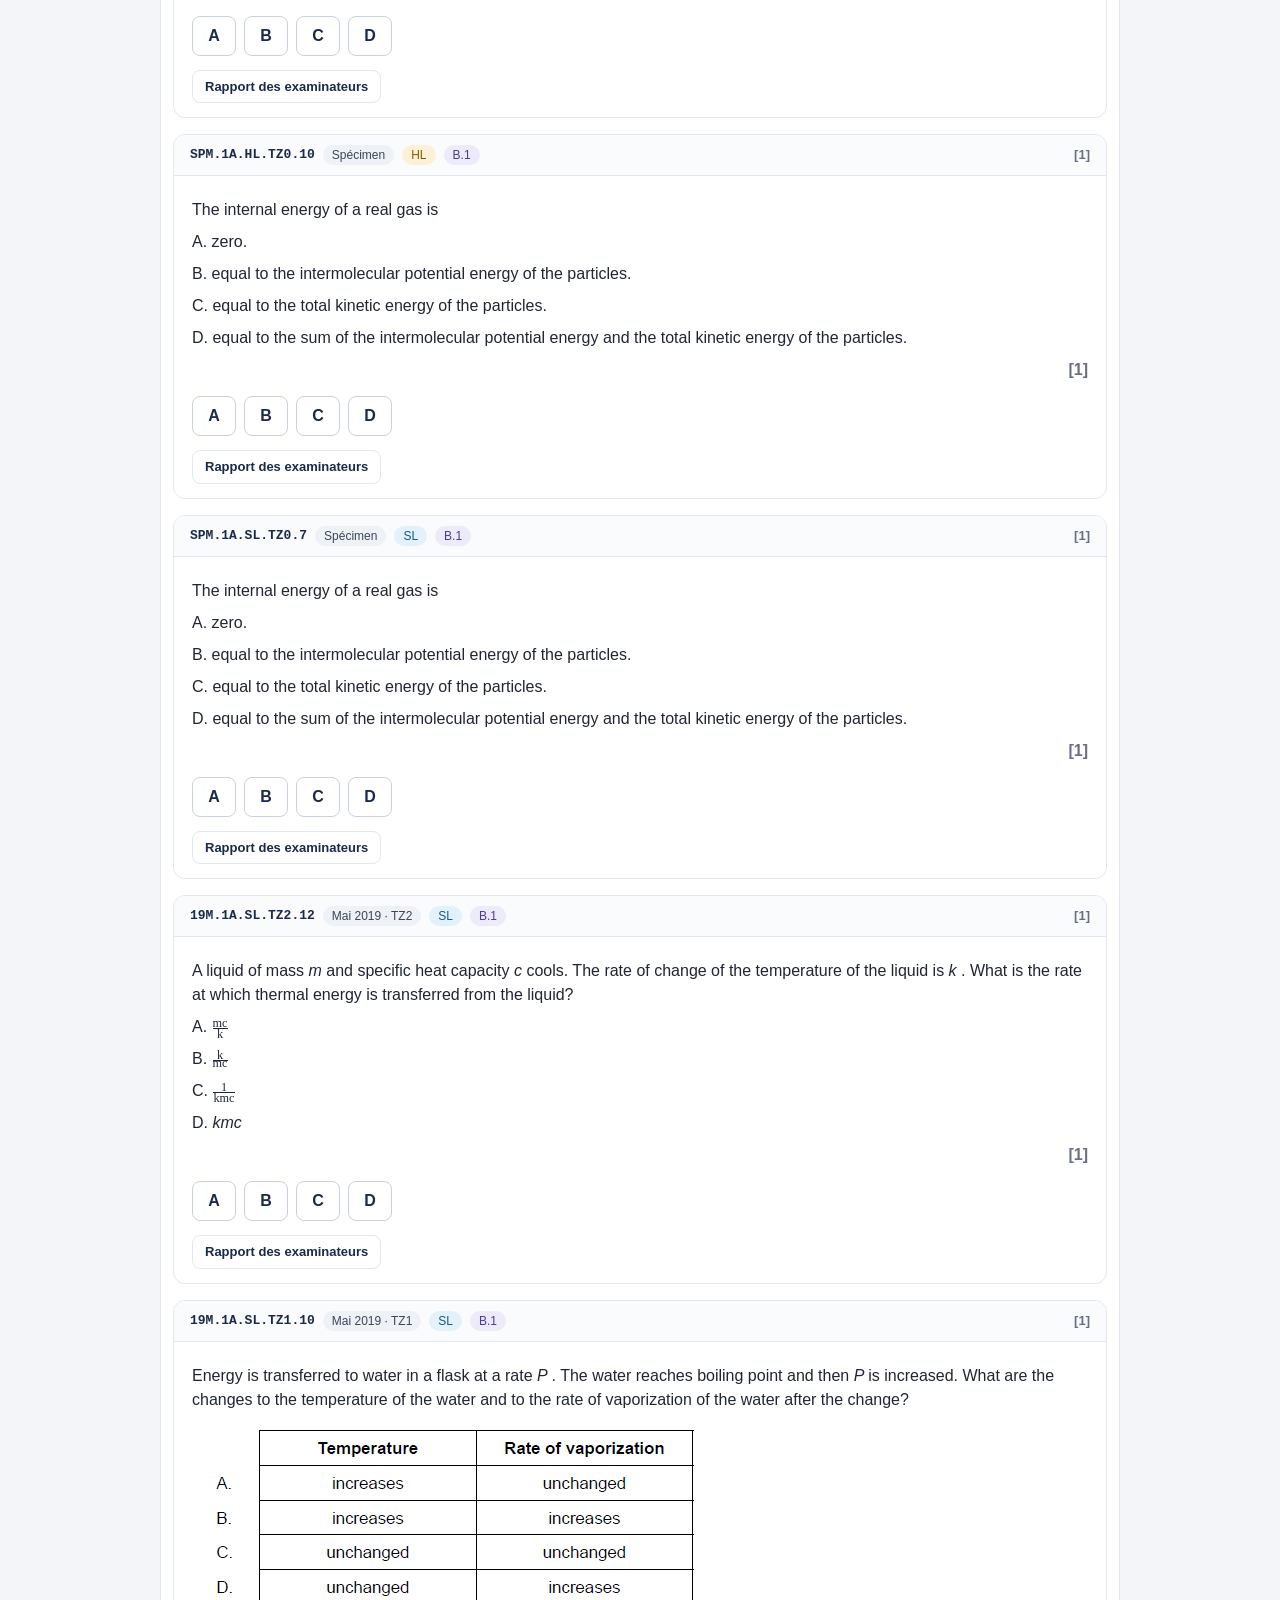
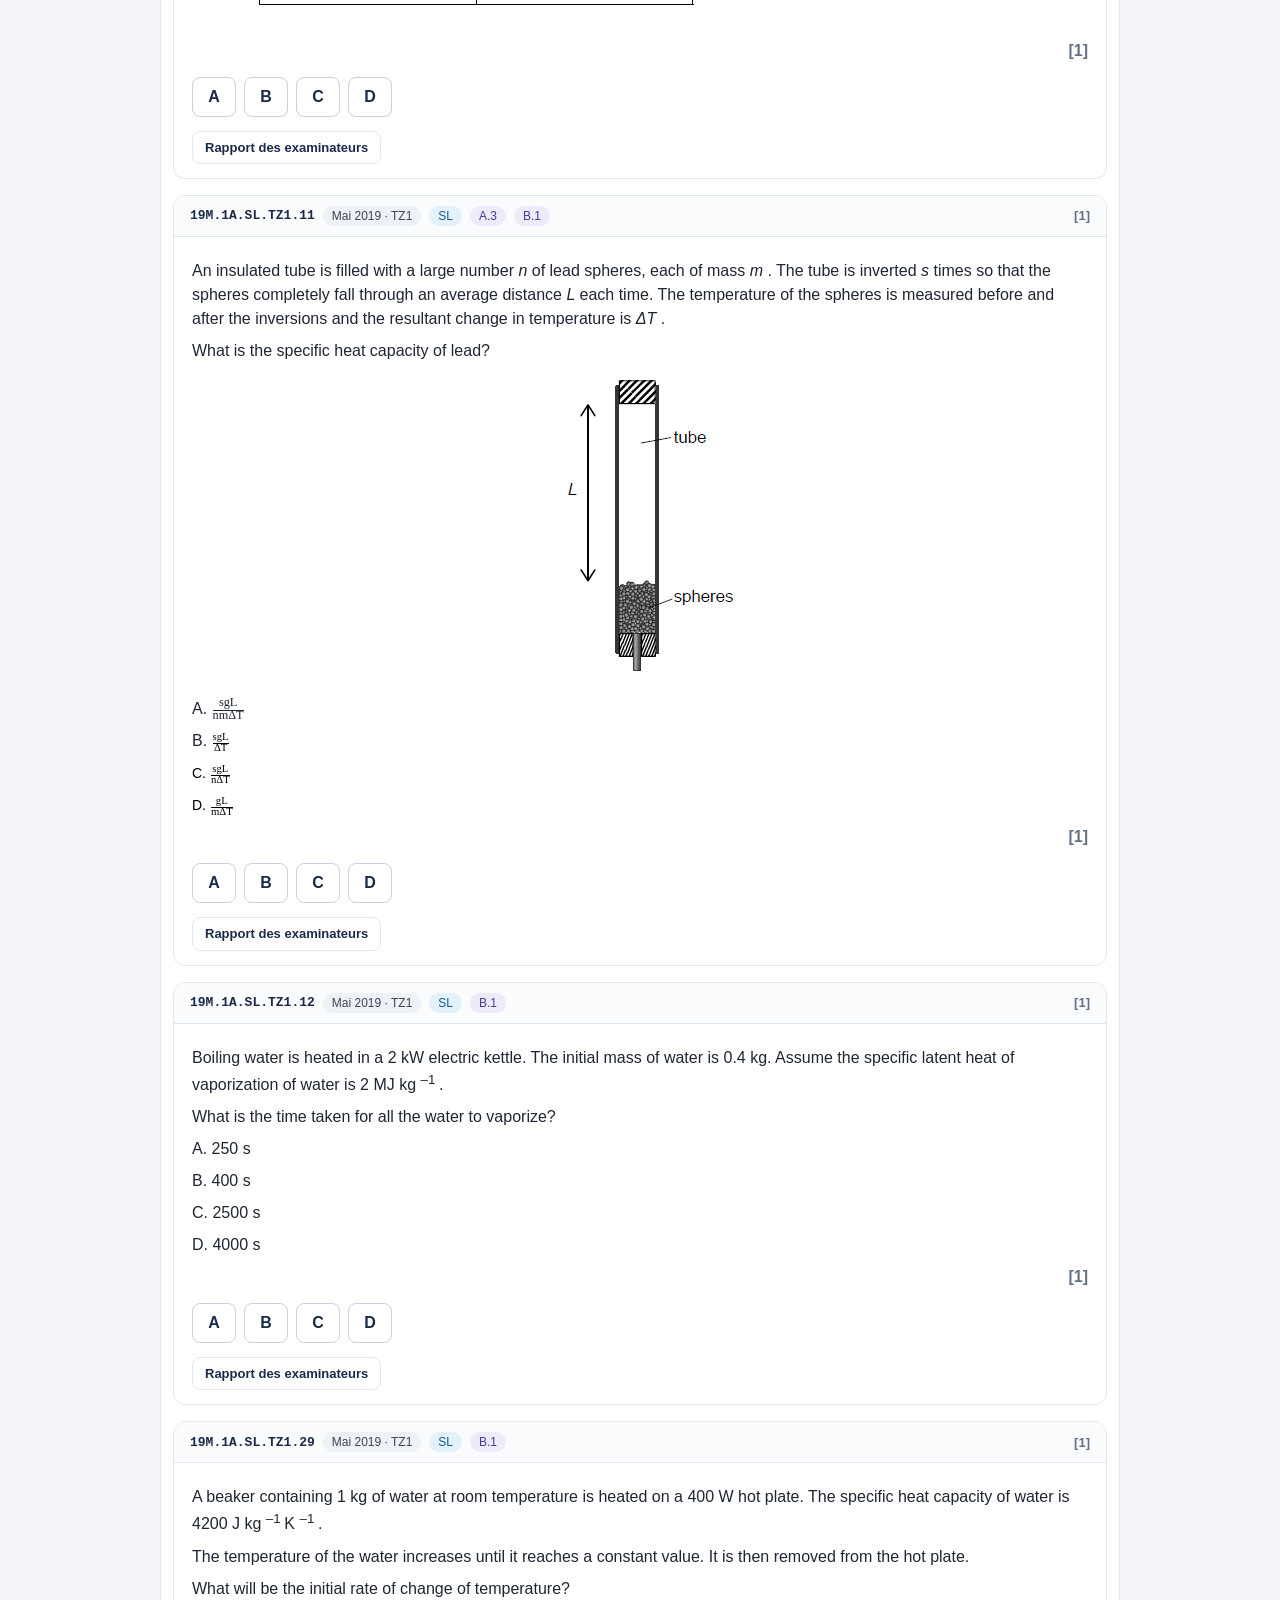
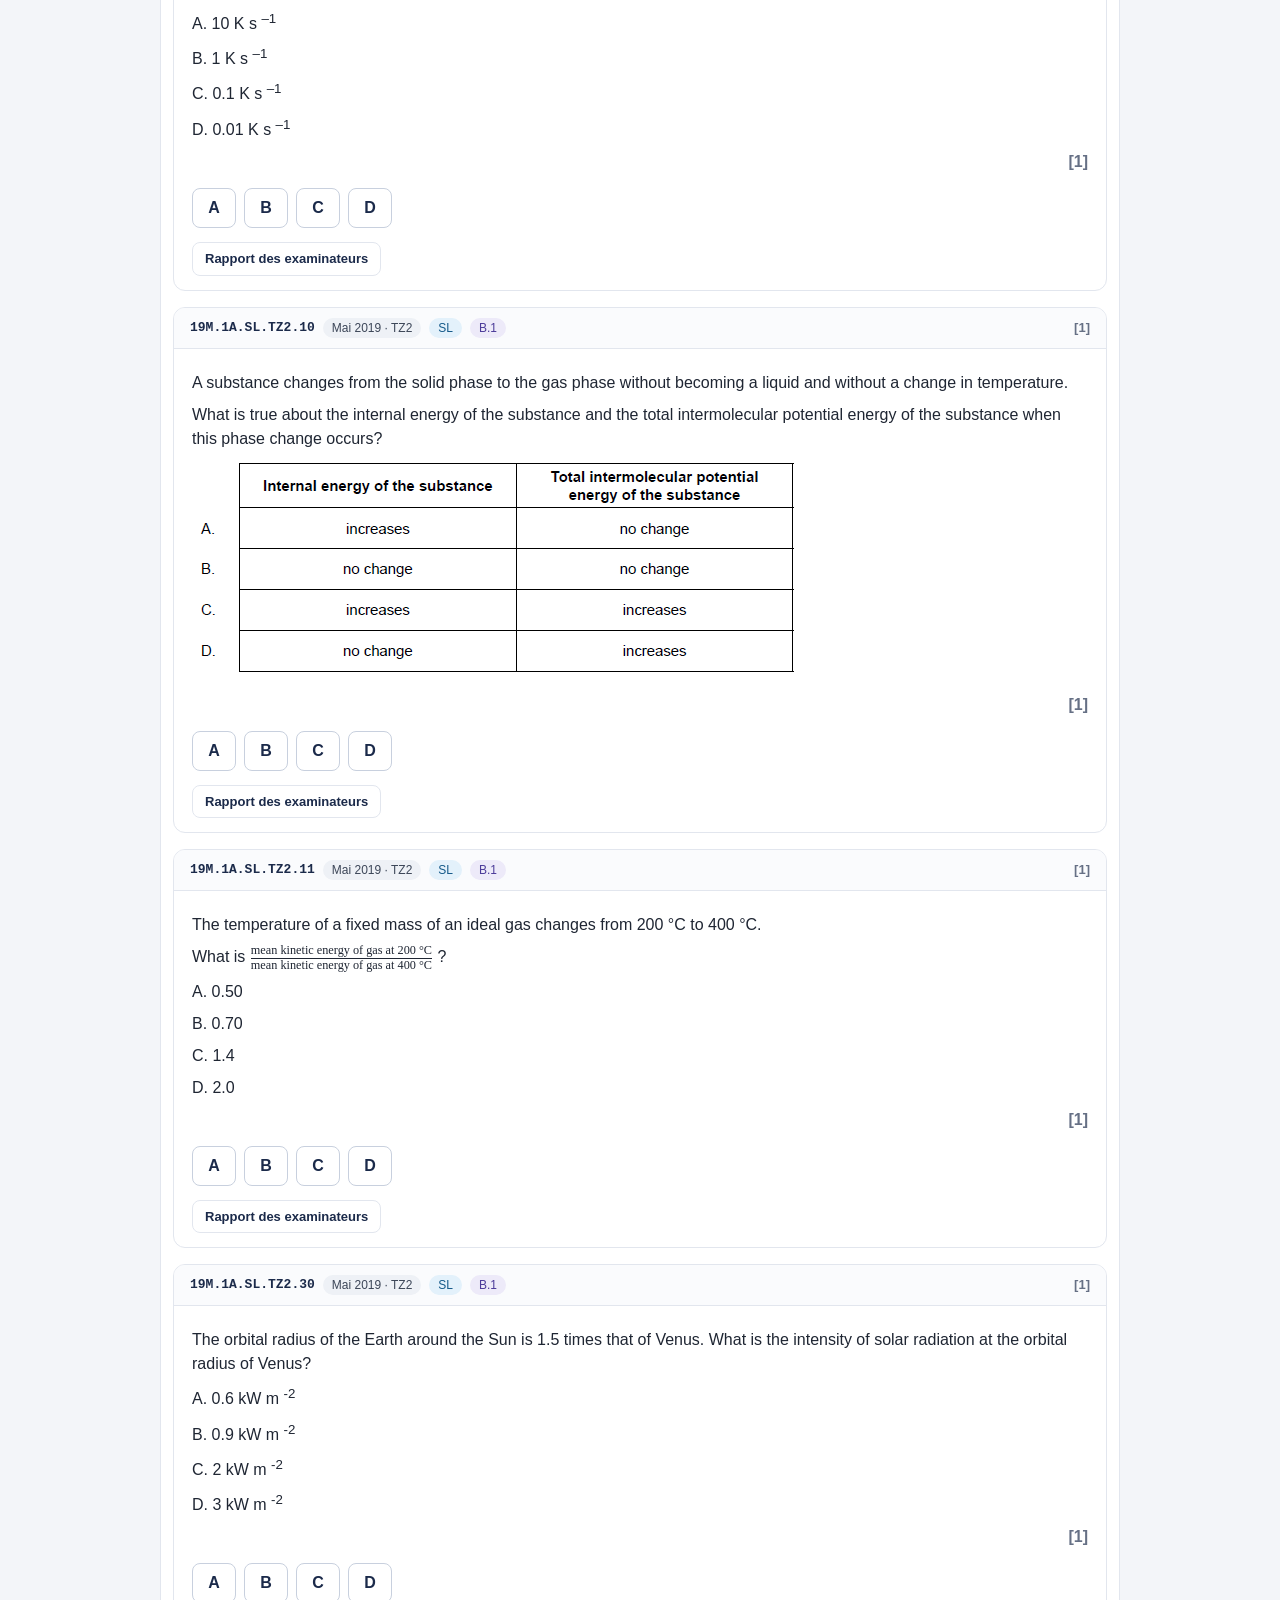
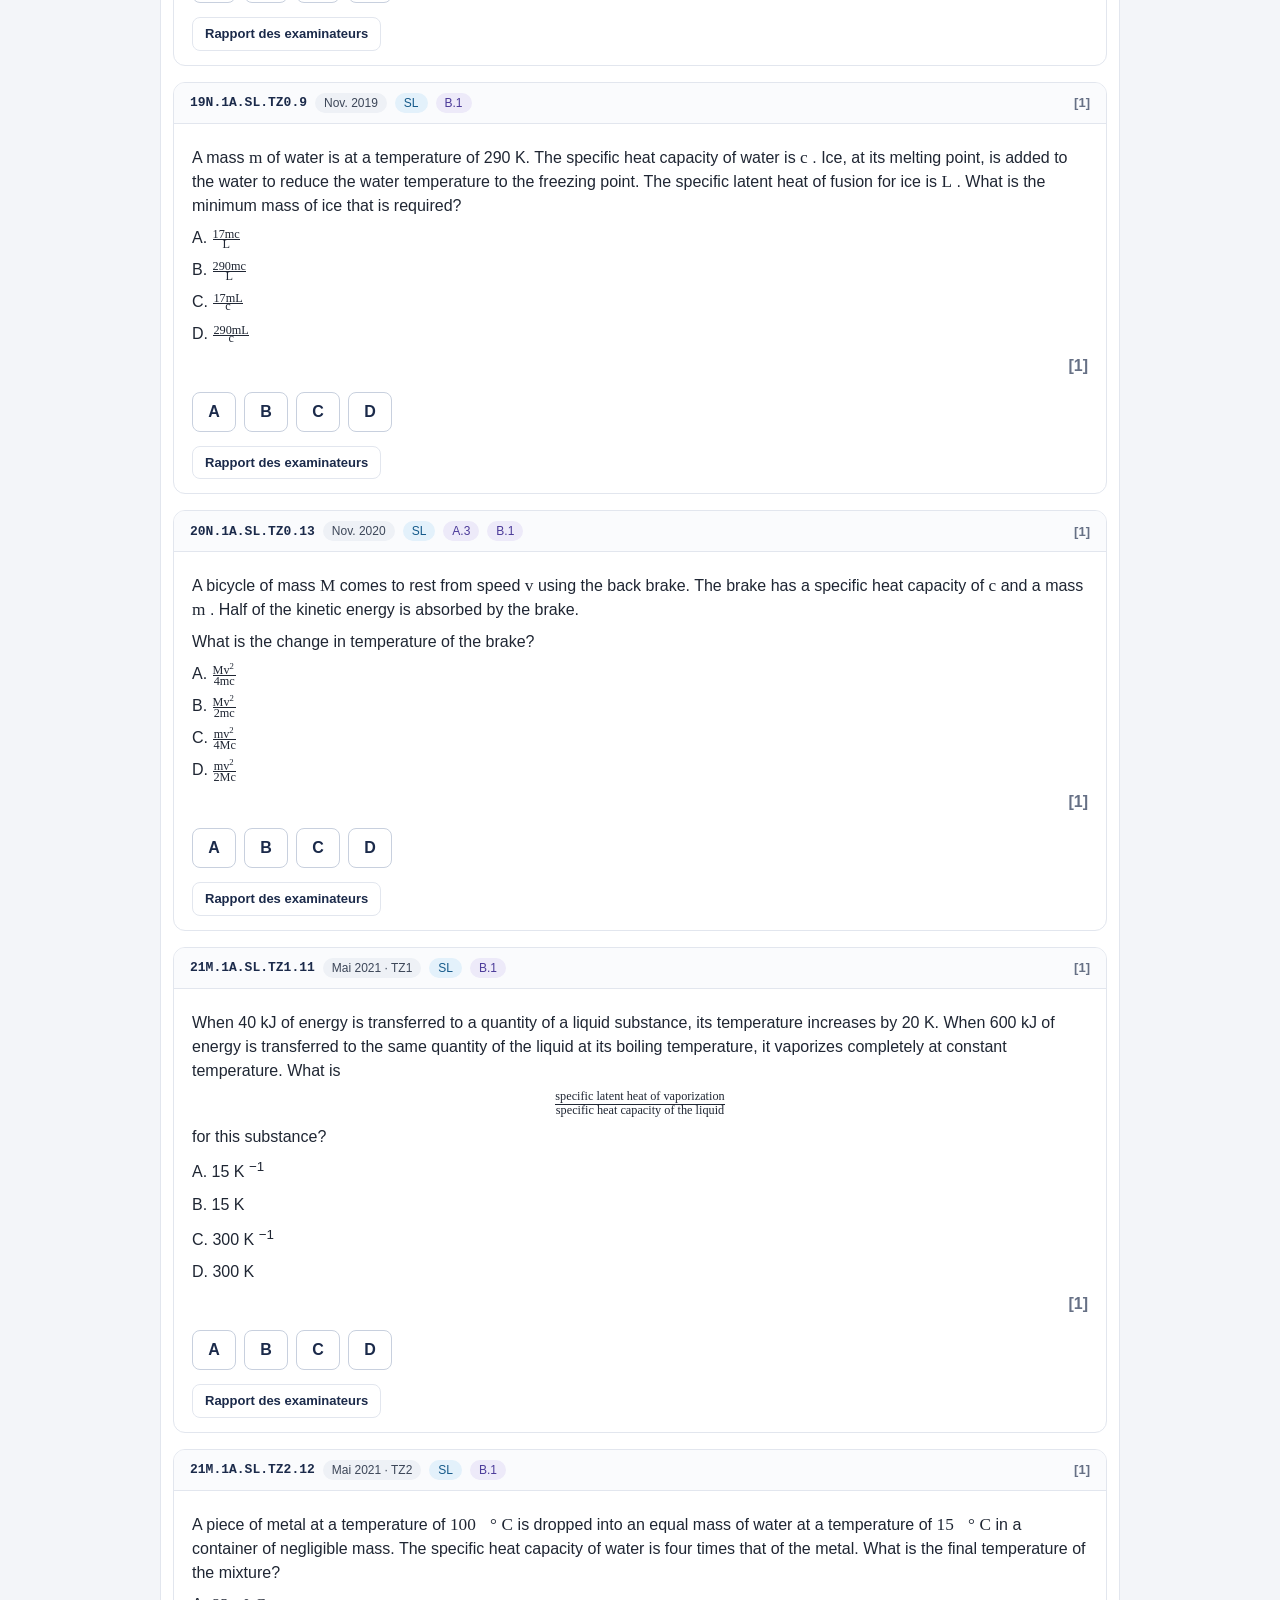
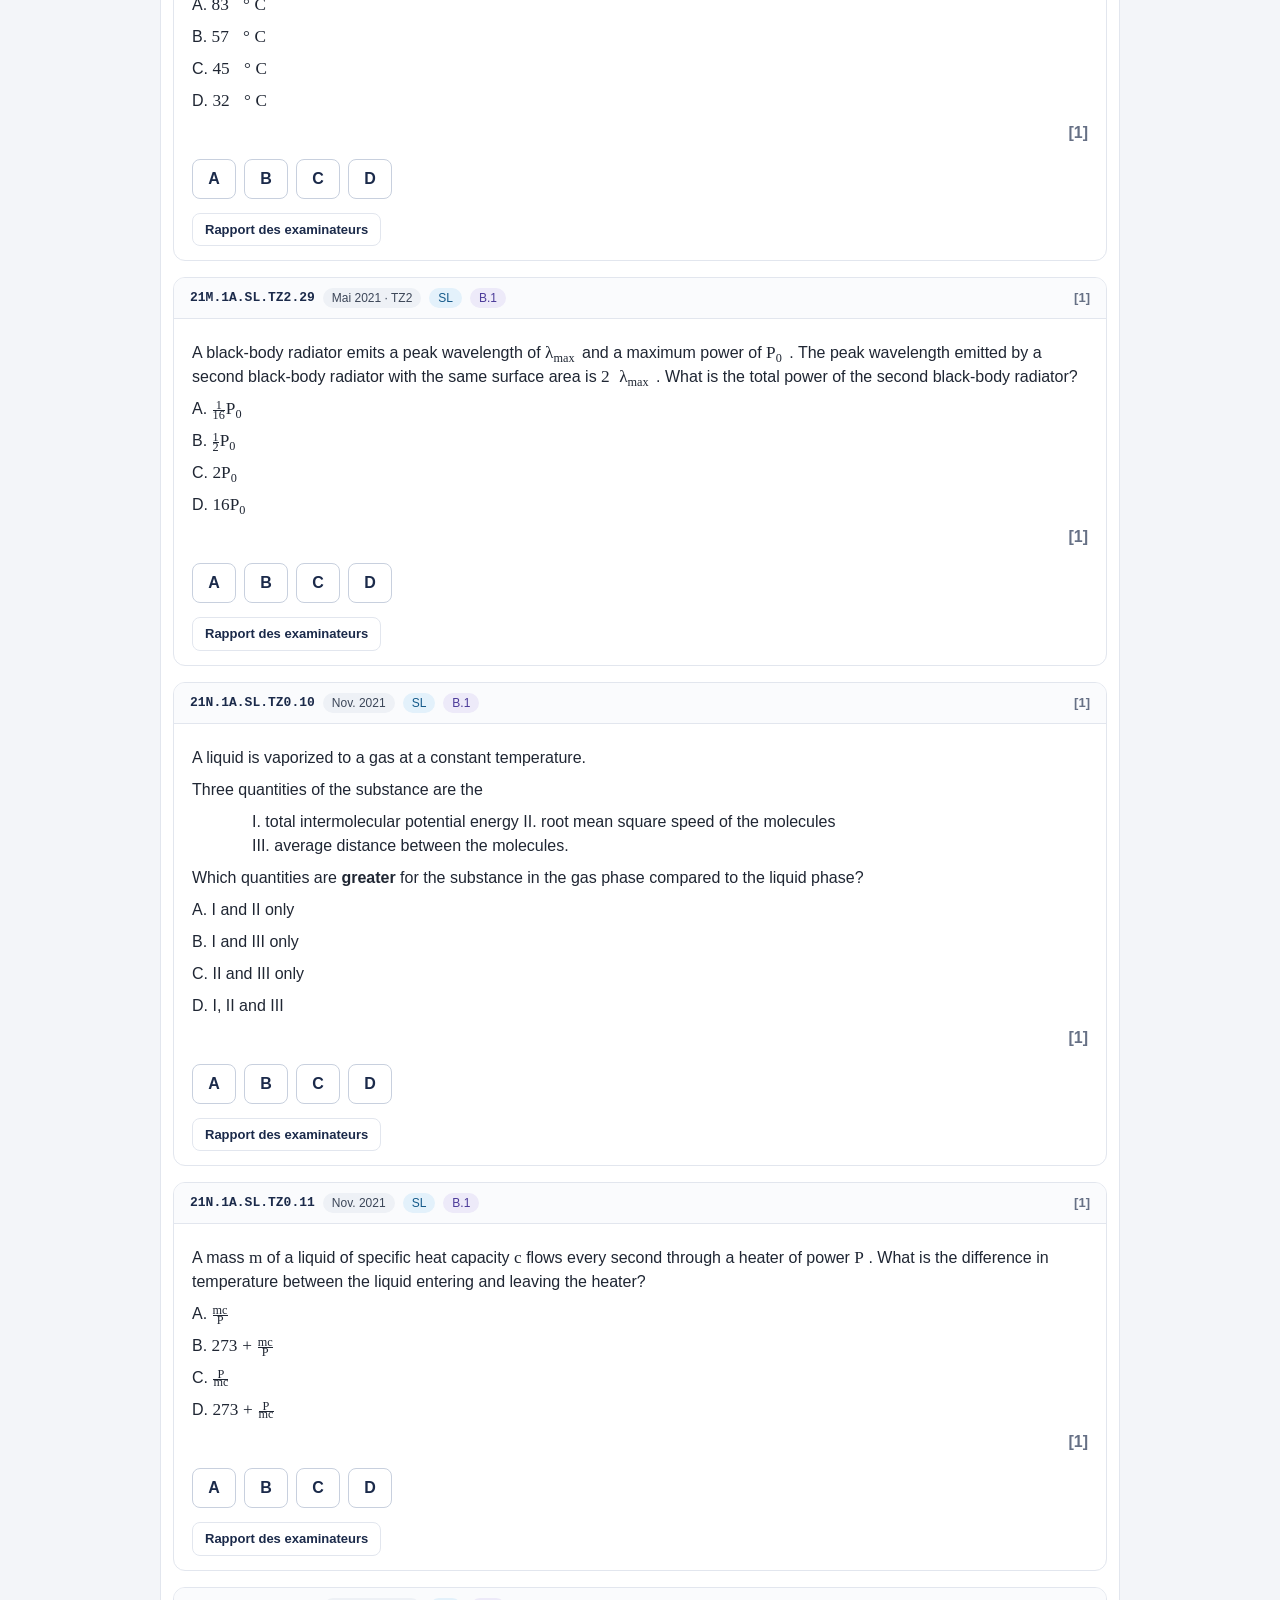
==== commit d6af1f95: "Ajoute un numéro de version aux fichiers JS/CSS pour éviter les caches périmés Un navigateur qui gar" ====
--- a/b1-paper1a.html
+++ b/b1-paper1a.html
@@ -5,8 +5,8 @@
   <meta name="viewport" content="width=device-width, initial-scale=1">
   <title>B.1 Paper 1A</title>
   <link rel="icon" href="data:image/svg+xml,%3Csvg xmlns=%22http://www.w3.org/2000/svg%22 viewBox=%220 0 32 32%22%3E%3Crect width=%2232%22 height=%2232%22 rx=%227%22 fill=%22%231b2a4a%22/%3E%3Ctext x=%2216%22 y=%2222%22 font-size=%2215%22 font-family=%22Arial%22 font-weight=%22700%22 fill=%22%23e8a33d%22 text-anchor=%22middle%22%3EIB%3C/text%3E%3C/svg%3E">
-  <link rel="stylesheet" href="assets/style.css">
-  <link rel="stylesheet" href="assets/qcm.css">
+  <link rel="stylesheet" href="assets/style.css?v=511d21fd">
+  <link rel="stylesheet" href="assets/qcm.css?v=0025b570">
 </head>
 <body>
   <header class="topbar">
@@ -40,13 +40,13 @@
     <div id="loading" class="loading">Chargement des questions…</div>
   </main>
 
-  <script src="data/syllabus.js"></script>
-  <script src="data/paper1a.js"></script>
-  <script src="data/b1.js"></script>
+  <script src="data/syllabus.js?v=e2394161"></script>
+  <script src="data/paper1a.js?v=01327c1b"></script>
+  <script src="data/b1.js?v=487795c2"></script>
   <script>
     // Questions Paper 1A listées dans le sous-thème B.1 de l'IB Questionbank
     window.QCM_PAGE = { title: QB_SUB.title, ids: QB_SUB.p1a };
   </script>
-  <script src="assets/qcm.js"></script>
+  <script src="assets/qcm.js?v=c30b3431"></script>
 </body>
 </html>
